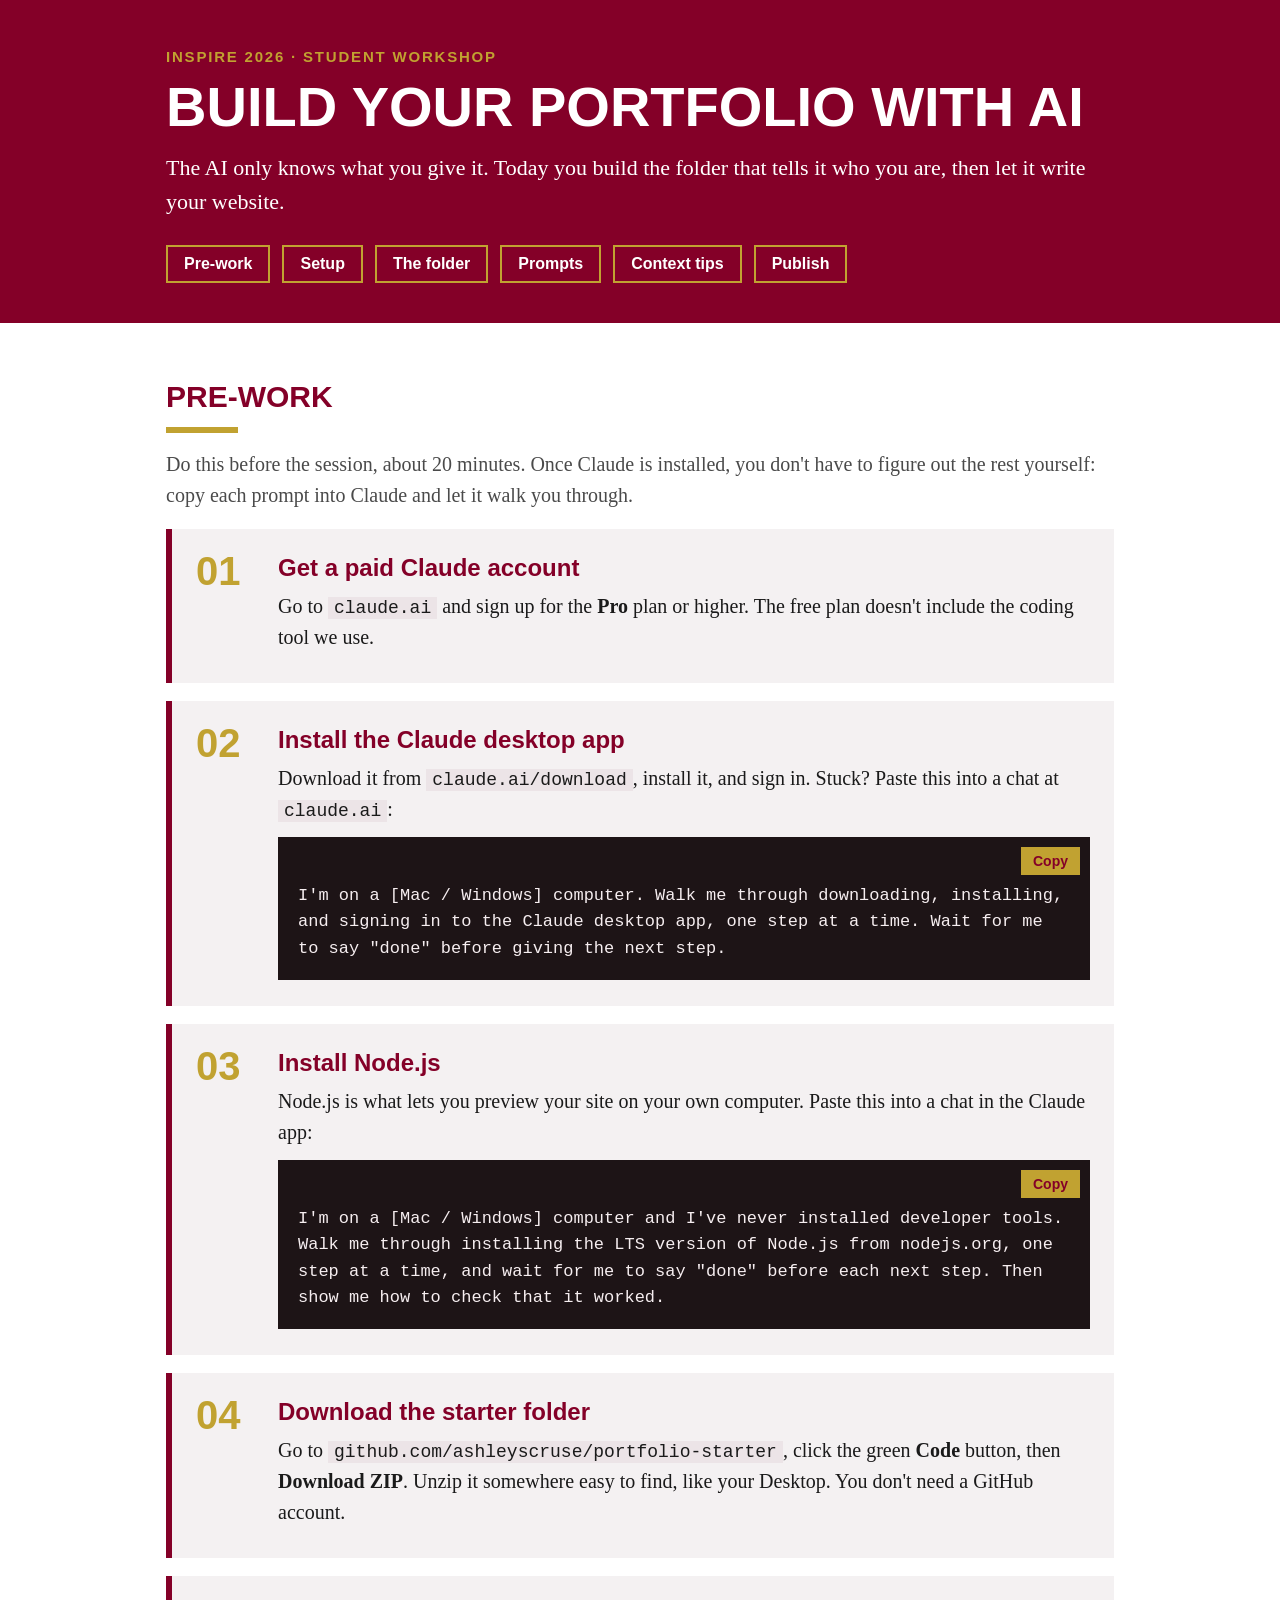
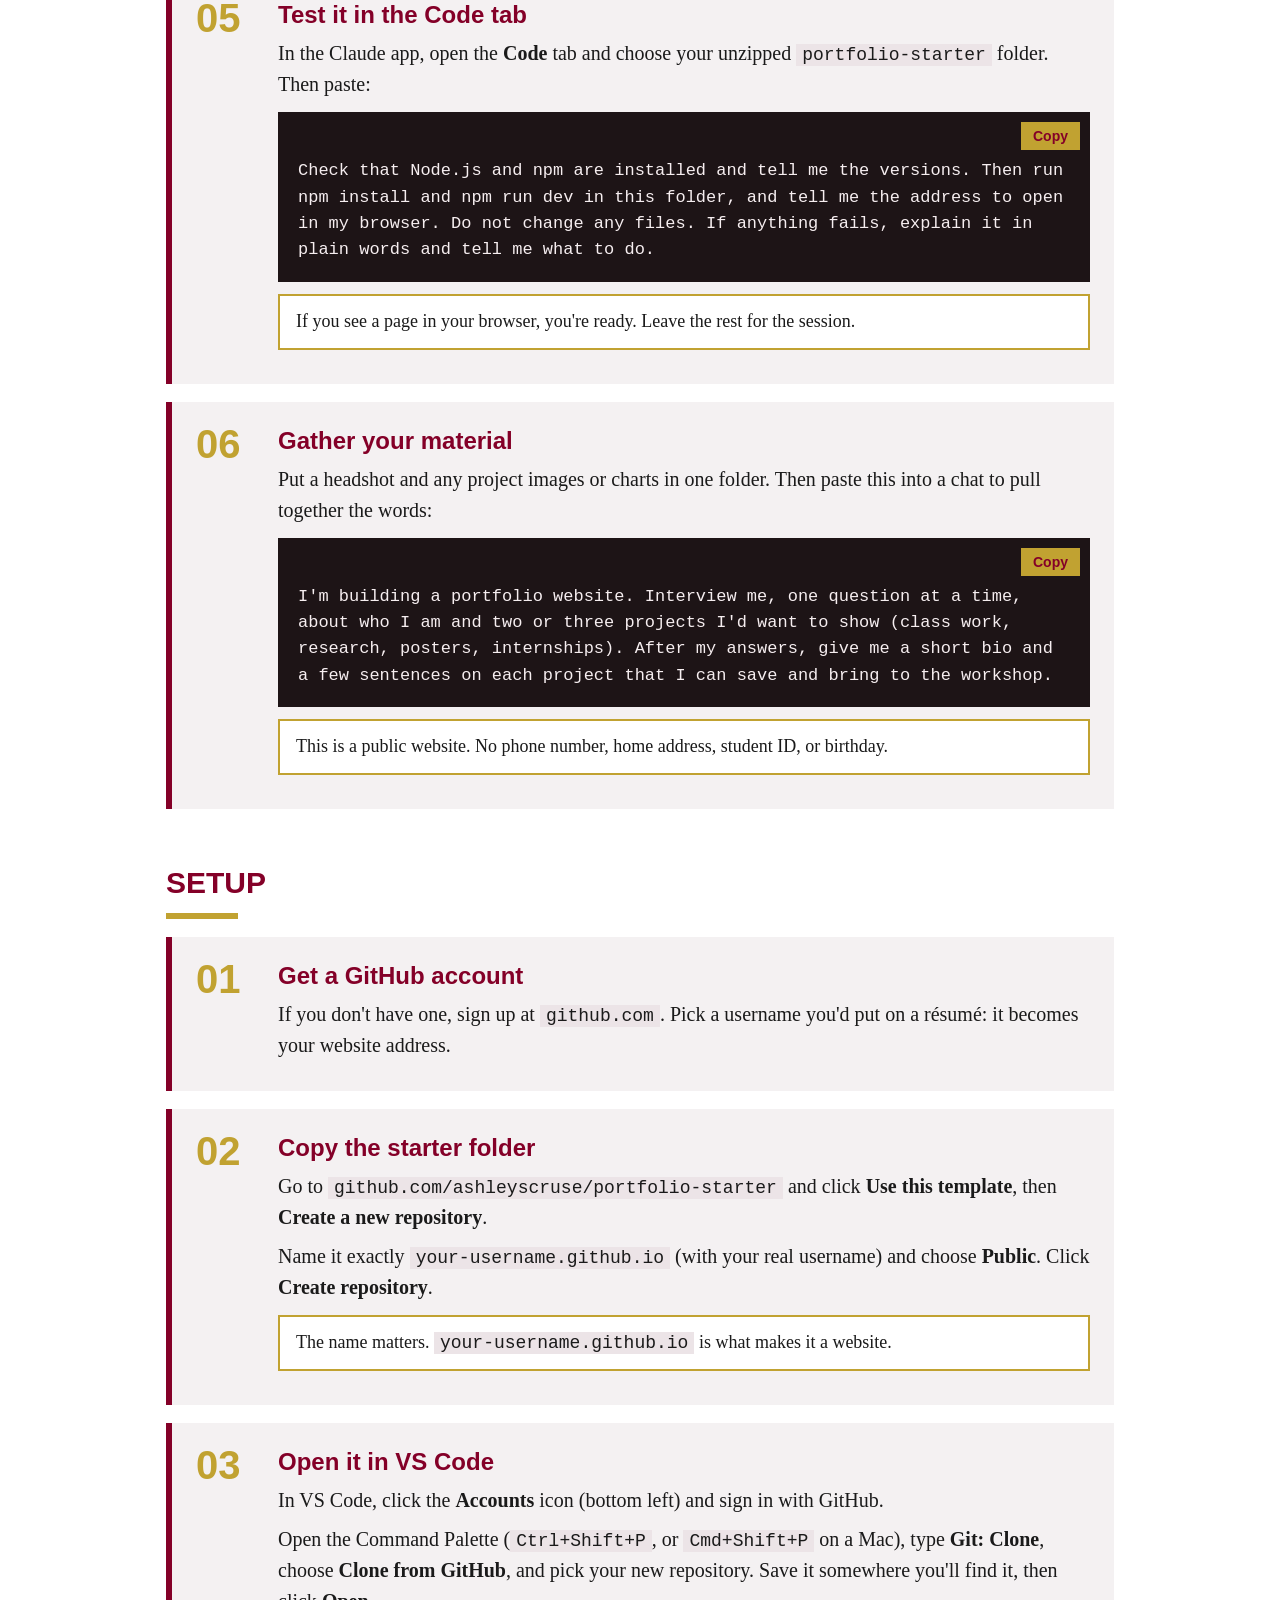
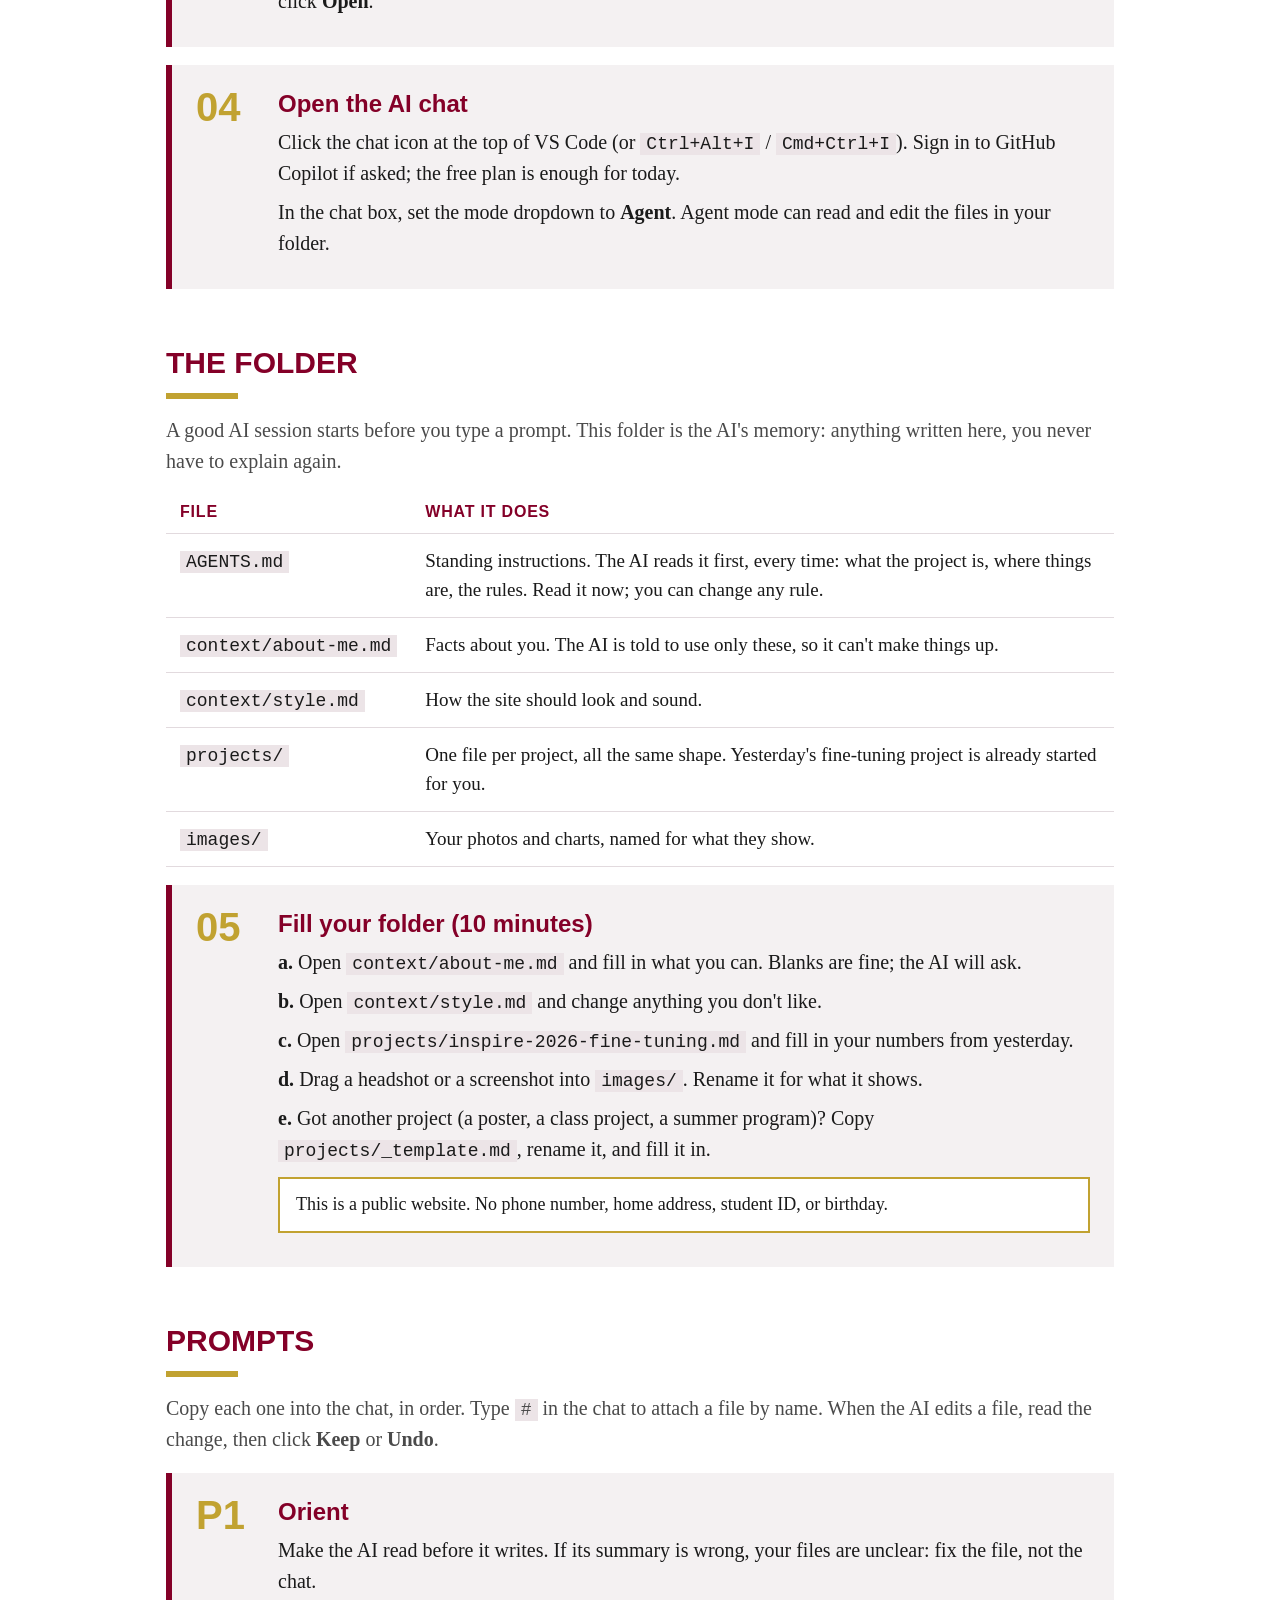
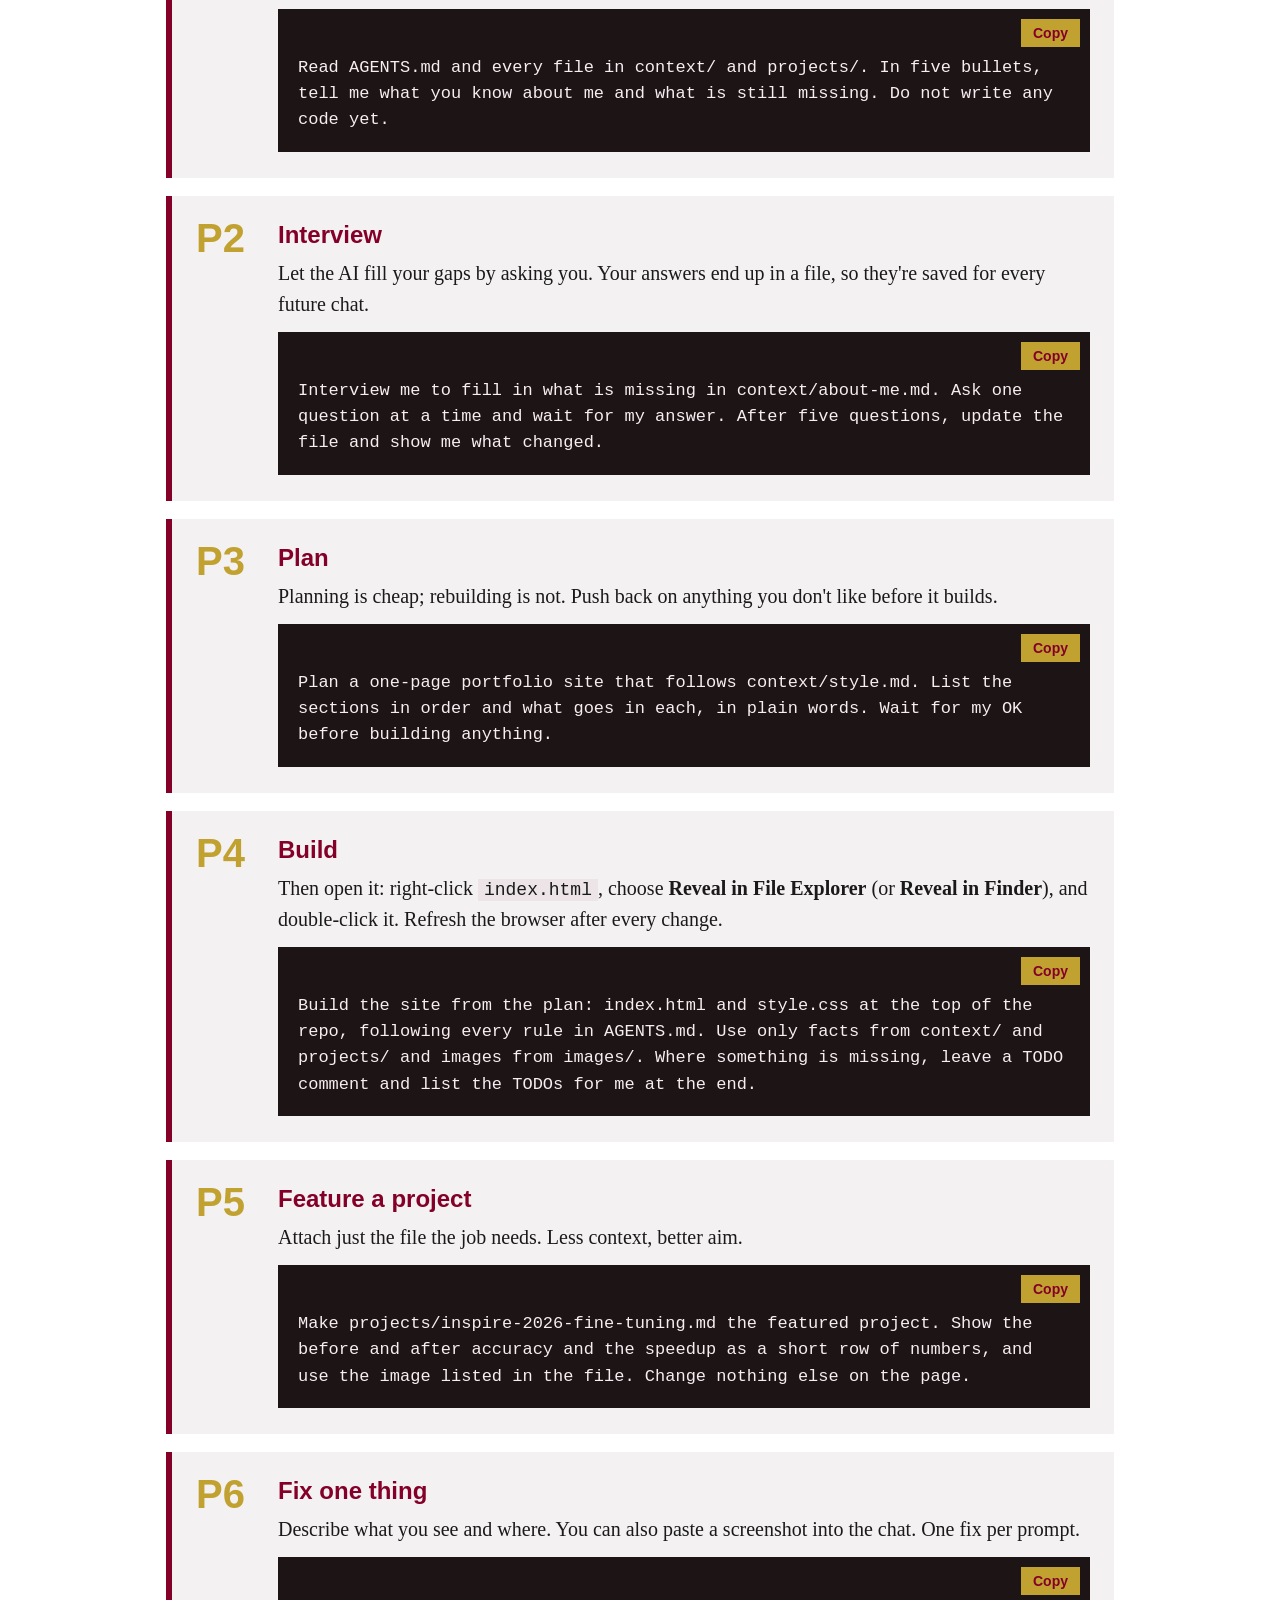
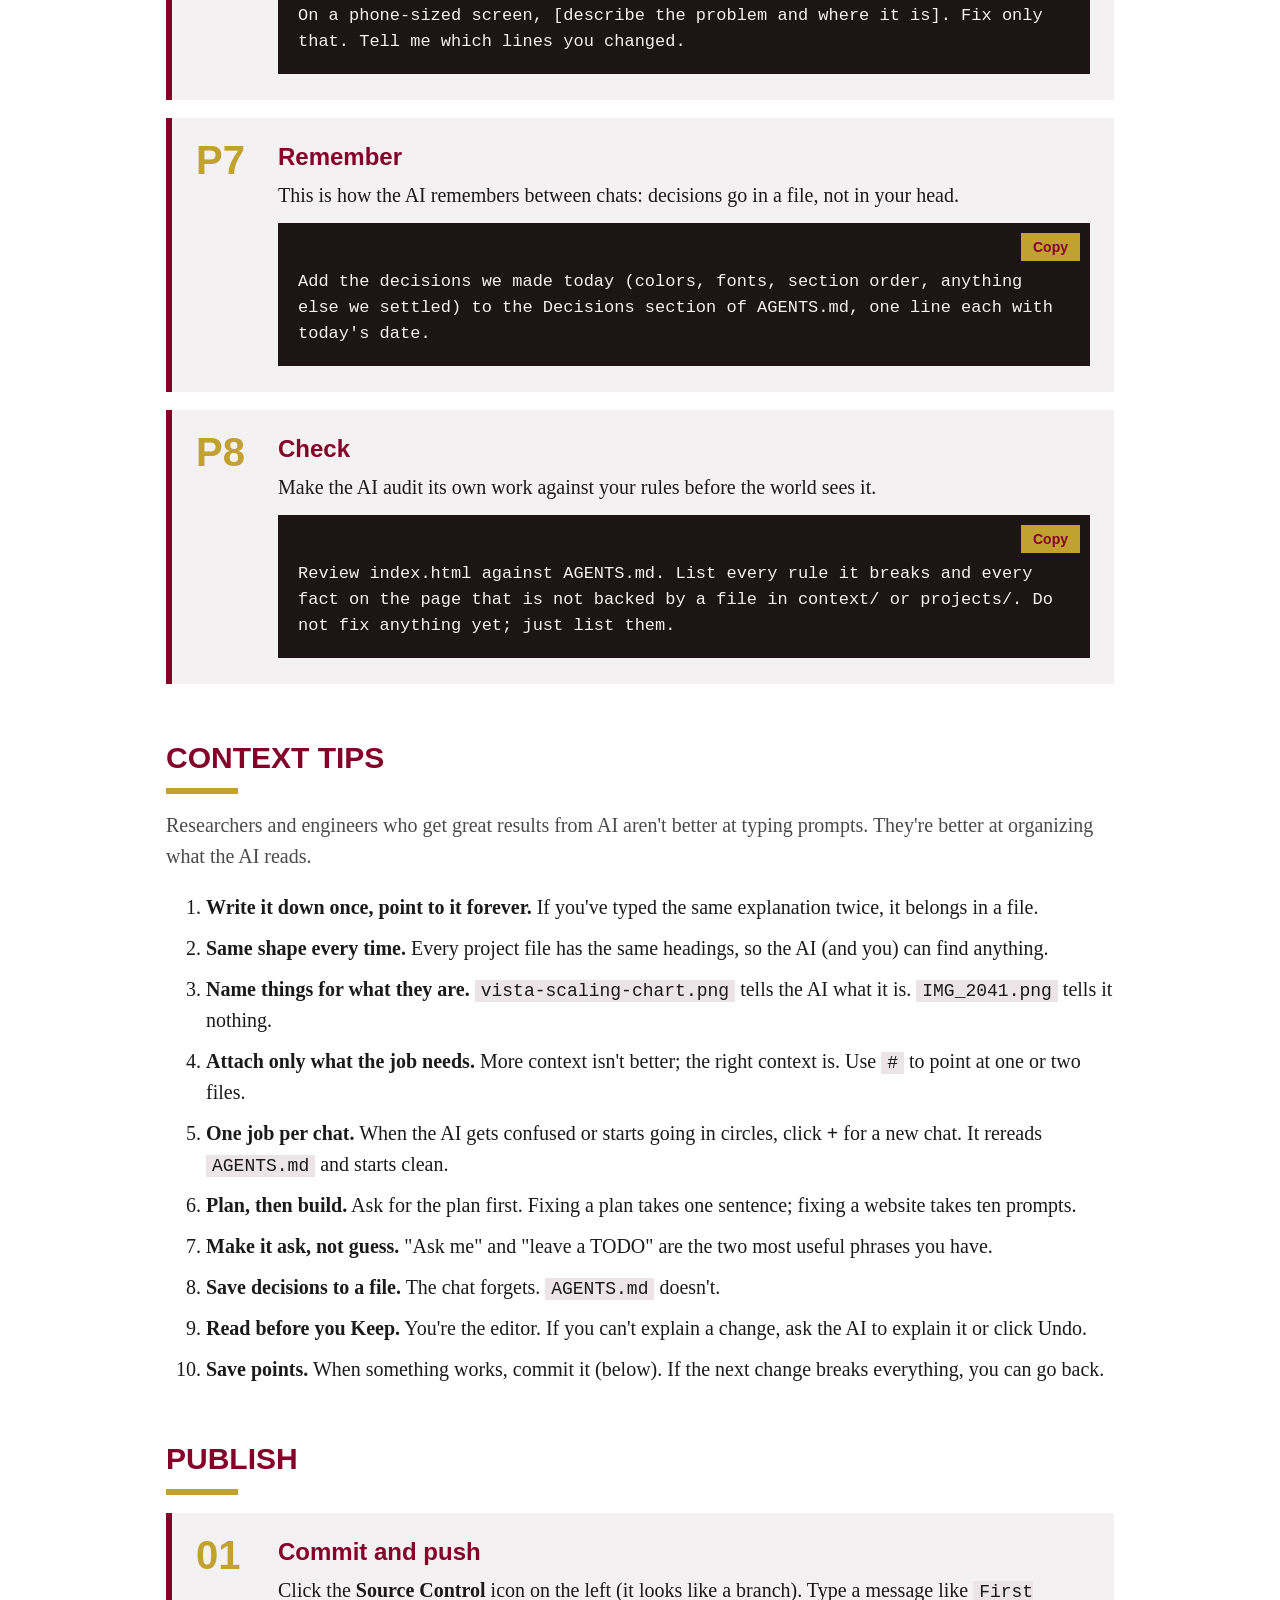
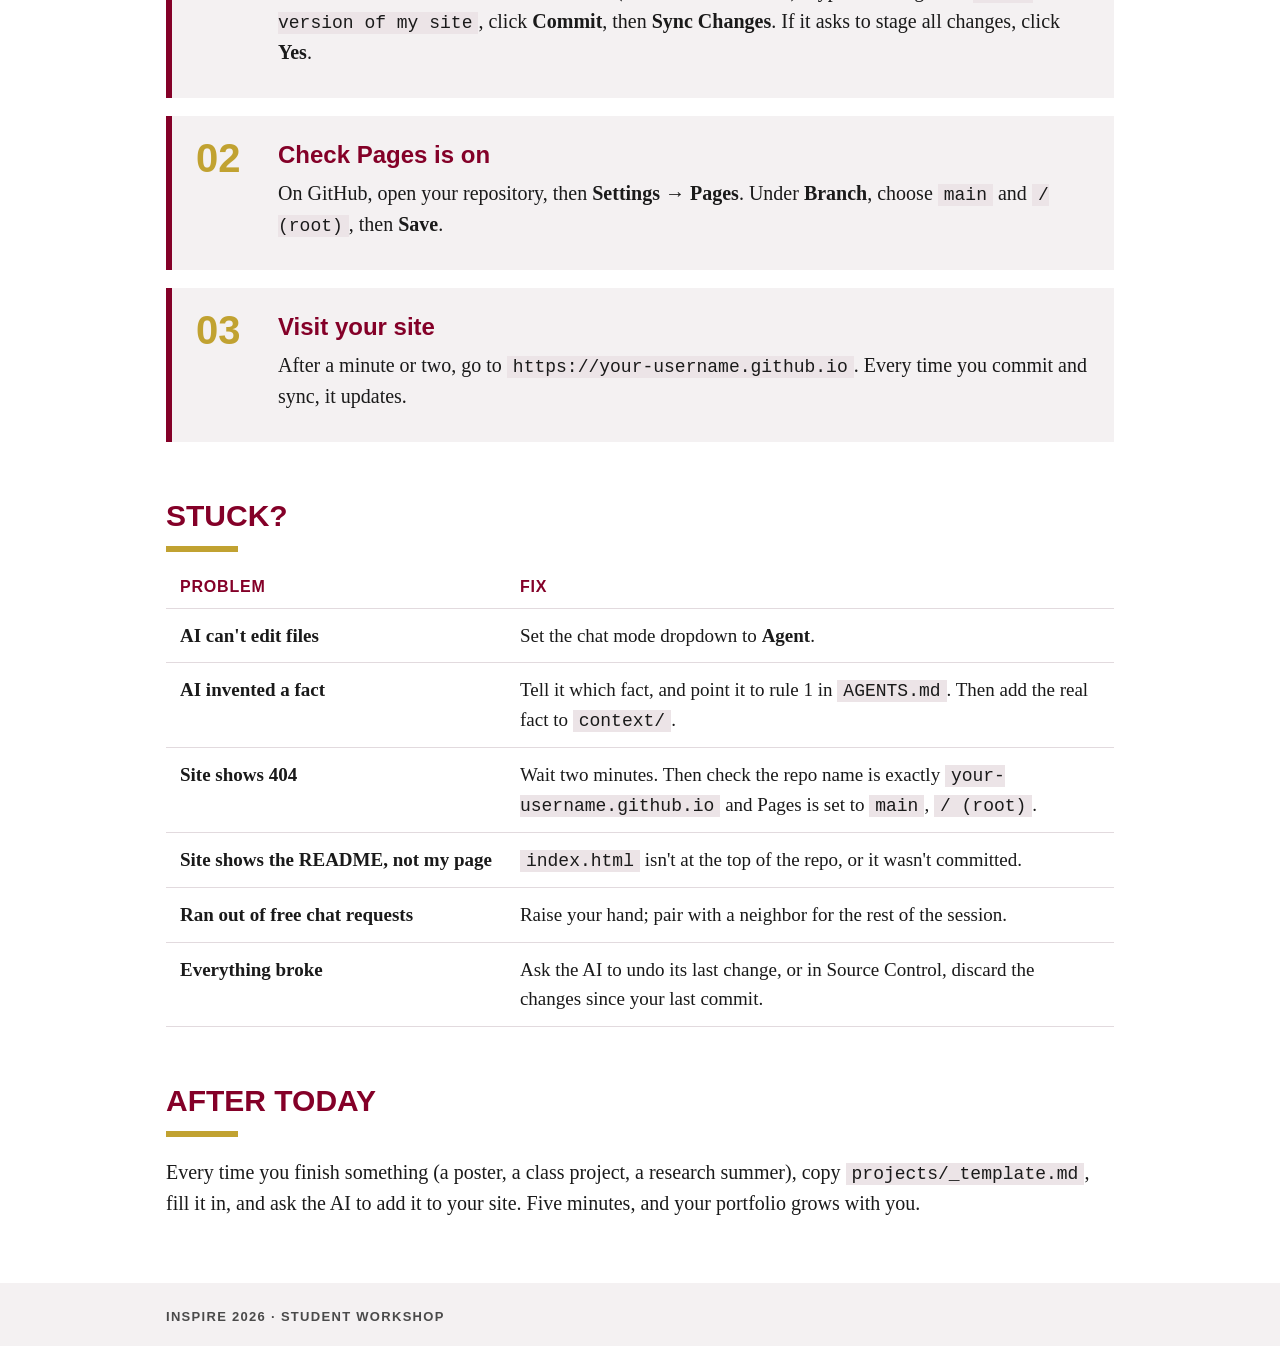
==== docs/index.html @ 380ecbd1 "Add Pre-work section with setup prompts" ====
<!doctype html>
<html lang="en">
<head>
<meta charset="utf-8">
<meta name="viewport" content="width=device-width, initial-scale=1">
<title>Build Your Portfolio with AI</title>
<style>
  :root {
    --maroon: #840028; --gold: #c1a231; --ink: #1a1a1a; --ink2: #4a4a4a;
    --light: #f4f1f2; --line: #e2dade; --bg: #ffffff; --code-bg: #1d1416; --code-ink: #f6eef0;
  }
  * { box-sizing: border-box; }
  body { margin: 0; background: var(--bg); color: var(--ink);
         font: 20px/1.55 Georgia, "Times New Roman", serif; }
  header { background: var(--maroon); color: #fff; padding: 48px 16px 40px; }
  .wrap { max-width: 980px; margin: 0 auto; padding: 0 16px; }
  .kicker { color: var(--gold); font: 700 15px/1.2 Arial, Helvetica, sans-serif; letter-spacing: .12em; }
  h1 { font: 700 clamp(34px, 6vw, 56px)/1.05 Arial, Helvetica, sans-serif; text-transform: uppercase;
       margin: 12px 0 14px; }
  header p { margin: 0; font-size: 22px; }
  nav { display: flex; gap: 12px; flex-wrap: wrap; margin-top: 26px; }
  nav a { color: #fff; border: 2px solid var(--gold); padding: 8px 16px; text-decoration: none;
          font: 700 16px Arial, Helvetica, sans-serif; }
  nav a:hover { background: var(--gold); color: var(--maroon); }
  h2 { font: 700 30px/1.2 Arial, Helvetica, sans-serif; color: var(--maroon); text-transform: uppercase;
       margin: 56px 0 6px; }
  h2::after { content: ""; display: block; width: 72px; height: 6px; background: var(--gold); margin-top: 12px; }
  .lead { color: var(--ink2); margin: 16px 0 8px; }
  .step { display: grid; grid-template-columns: 64px 1fr; gap: 18px; background: var(--light);
          border-left: 6px solid var(--maroon); padding: 22px 24px; margin: 18px 0; }
  .num { font: 700 40px/1 Arial, Helvetica, sans-serif; color: var(--gold); }
  .step h3 { font: 700 24px/1.25 Arial, Helvetica, sans-serif; color: var(--maroon); margin: 2px 0 8px; }
  .step p { margin: 8px 0; }
  .step > div { min-width: 0; }
  code { font: 18px/1.5 Menlo, Consolas, monospace; background: #ece4e7; padding: 1px 6px; }
  .code { position: relative; margin: 12px 0 4px; }
  pre { background: var(--code-bg); color: var(--code-ink); margin: 0; padding: 46px 20px 18px;
        overflow-x: auto; font: 17px/1.55 Menlo, Consolas, monospace; }
  pre code { background: none; padding: 0; font: inherit; }
  .copy { position: absolute; top: 10px; right: 10px; background: var(--gold); color: var(--maroon);
          border: 0; font: 700 14px Arial, Helvetica, sans-serif; padding: 6px 12px; cursor: pointer; }
  .note { background: var(--maroon); color: #fff; padding: 18px 24px; margin: 22px 0;
          border-left: 6px solid var(--gold); }
  .note b { color: var(--gold); font-family: Arial, Helvetica, sans-serif; letter-spacing: .06em; }
  table { width: 100%; border-collapse: collapse; margin: 14px 0; font-size: 19px; }
  th, td { text-align: left; padding: 12px 14px; border-bottom: 1px solid var(--line); vertical-align: top; }
  th { font: 700 16px Arial, Helvetica, sans-serif; color: var(--maroon); text-transform: uppercase;
       letter-spacing: .05em; }
  figure { margin: 14px 0 18px; }
  figure img { display: block; max-width: 100%; height: auto; border: 1px solid var(--line); background: #fff; }
  figcaption { font: 15px/1.4 Arial, Helvetica, sans-serif; color: var(--ink2); margin-top: 6px; }
  .sub { border-top: 1px solid var(--line); padding-top: 14px; margin-top: 16px; }
  .sub h4 { font: 700 20px/1.3 Arial, Helvetica, sans-serif; color: var(--maroon); margin: 0 0 6px; }
  .heads-up { background: #fff; border: 2px solid var(--gold); padding: 12px 16px; margin: 12px 0; font-size: 18px; }
  footer { margin-top: 64px; padding: 26px 16px; background: var(--light); color: var(--ink2);
           font: 700 13px Arial, Helvetica, sans-serif; letter-spacing: .1em; text-transform: uppercase; }
  .fields td:first-child { white-space: nowrap; font-weight: bold; }
  @media (max-width: 600px) {
    .fields td:first-child { white-space: normal; }
    body { font-size: 18px; }
    .step { grid-template-columns: 1fr; gap: 4px; padding: 18px; }
    .num { font-size: 30px; }
  }
  .prompt-label { font: 700 15px/1.2 Arial, Helvetica, sans-serif; color: var(--ink2); letter-spacing: .08em; text-transform: uppercase; margin-top: 14px; }
  pre { white-space: pre-wrap; }
  .tips li { margin: 10px 0; }
  body { overflow-wrap: anywhere; }
  table { width: 100%; }
</style>
</head>
<body>
<header><div class="wrap">
  <div class="kicker">INSPIRE 2026 · STUDENT WORKSHOP</div>
  <h1>Build Your Portfolio with AI</h1>
  <p>The AI only knows what you give it. Today you build the folder that tells it who you are, then let it write your website.</p>
  <nav><a href="#prework">Pre-work</a><a href="#setup">Setup</a><a href="#folder">The folder</a><a href="#prompts">Prompts</a><a href="#tips">Context tips</a><a href="#publish">Publish</a></nav>
</div></header>

<main class="wrap">

<h2 id="prework">Pre-work</h2>
<p class="lead">Do this before the session, about 20 minutes. Once Claude is installed, you don't have to figure out the rest yourself: copy each prompt into Claude and let it walk you through.</p>

<div class="step"><div class="num">01</div><div>
  <h3>Get a paid Claude account</h3>
  <p>Go to <code>claude.ai</code> and sign up for the <b>Pro</b> plan or higher. The free plan doesn't include the coding tool we use.</p>
</div></div>

<div class="step"><div class="num">02</div><div>
  <h3>Install the Claude desktop app</h3>
  <p>Download it from <code>claude.ai/download</code>, install it, and sign in. Stuck? Paste this into a chat at <code>claude.ai</code>:</p>
  <div class="code"><button class="copy">Copy</button><pre><code>I'm on a [Mac / Windows] computer. Walk me through downloading, installing, and signing in to the Claude desktop app, one step at a time. Wait for me to say "done" before giving the next step.</code></pre></div>
</div></div>

<div class="step"><div class="num">03</div><div>
  <h3>Install Node.js</h3>
  <p>Node.js is what lets you preview your site on your own computer. Paste this into a chat in the Claude app:</p>
  <div class="code"><button class="copy">Copy</button><pre><code>I'm on a [Mac / Windows] computer and I've never installed developer tools. Walk me through installing the LTS version of Node.js from nodejs.org, one step at a time, and wait for me to say "done" before each next step. Then show me how to check that it worked.</code></pre></div>
</div></div>

<div class="step"><div class="num">04</div><div>
  <h3>Download the starter folder</h3>
  <p>Go to <code>github.com/ashleyscruse/portfolio-starter</code>, click the green <b>Code</b> button, then <b>Download ZIP</b>. Unzip it somewhere easy to find, like your Desktop. You don't need a GitHub account.</p>
</div></div>

<div class="step"><div class="num">05</div><div>
  <h3>Test it in the Code tab</h3>
  <p>In the Claude app, open the <b>Code</b> tab and choose your unzipped <code>portfolio-starter</code> folder. Then paste:</p>
  <div class="code"><button class="copy">Copy</button><pre><code>Check that Node.js and npm are installed and tell me the versions. Then run npm install and npm run dev in this folder, and tell me the address to open in my browser. Do not change any files. If anything fails, explain it in plain words and tell me what to do.</code></pre></div>
  <div class="heads-up">If you see a page in your browser, you're ready. Leave the rest for the session.</div>
</div></div>

<div class="step"><div class="num">06</div><div>
  <h3>Gather your material</h3>
  <p>Put a headshot and any project images or charts in one folder. Then paste this into a chat to pull together the words:</p>
  <div class="code"><button class="copy">Copy</button><pre><code>I'm building a portfolio website. Interview me, one question at a time, about who I am and two or three projects I'd want to show (class work, research, posters, internships). After my answers, give me a short bio and a few sentences on each project that I can save and bring to the workshop.</code></pre></div>
  <div class="heads-up">This is a public website. No phone number, home address, student ID, or birthday.</div>
</div></div>

<h2 id="setup">Setup</h2>

<div class="step"><div class="num">01</div><div>
  <h3>Get a GitHub account</h3>
  <p>If you don't have one, sign up at <code>github.com</code>. Pick a username you'd put on a résumé: it becomes your website address.</p>
</div></div>

<div class="step"><div class="num">02</div><div>
  <h3>Copy the starter folder</h3>
  <p>Go to <code>github.com/ashleyscruse/portfolio-starter</code> and click <b>Use this template</b>, then <b>Create a new repository</b>.</p>
  <p>Name it exactly <code>your-username.github.io</code> (with your real username) and choose <b>Public</b>. Click <b>Create repository</b>.</p>
  <div class="heads-up">The name matters. <code>your-username.github.io</code> is what makes it a website.</div>
</div></div>

<div class="step"><div class="num">03</div><div>
  <h3>Open it in VS Code</h3>
  <p>In VS Code, click the <b>Accounts</b> icon (bottom left) and sign in with GitHub.</p>
  <p>Open the Command Palette (<code>Ctrl+Shift+P</code>, or <code>Cmd+Shift+P</code> on a Mac), type <b>Git: Clone</b>, choose <b>Clone from GitHub</b>, and pick your new repository. Save it somewhere you'll find it, then click <b>Open</b>.</p>
</div></div>

<div class="step"><div class="num">04</div><div>
  <h3>Open the AI chat</h3>
  <p>Click the chat icon at the top of VS Code (or <code>Ctrl+Alt+I</code> / <code>Cmd+Ctrl+I</code>). Sign in to GitHub Copilot if asked; the free plan is enough for today.</p>
  <p>In the chat box, set the mode dropdown to <b>Agent</b>. Agent mode can read and edit the files in your folder.</p>
</div></div>

<h2 id="folder">The folder</h2>
<p class="lead">A good AI session starts before you type a prompt. This folder is the AI's memory: anything written here, you never have to explain again.</p>
<table class="fields">
<tr><th>File</th><th>What it does</th></tr>
<tr><td><code>AGENTS.md</code></td><td>Standing instructions. The AI reads it first, every time: what the project is, where things are, the rules. Read it now; you can change any rule.</td></tr>
<tr><td><code>context/about-me.md</code></td><td>Facts about you. The AI is told to use only these, so it can't make things up.</td></tr>
<tr><td><code>context/style.md</code></td><td>How the site should look and sound.</td></tr>
<tr><td><code>projects/</code></td><td>One file per project, all the same shape. Yesterday's fine-tuning project is already started for you.</td></tr>
<tr><td><code>images/</code></td><td>Your photos and charts, named for what they show.</td></tr>
</table>

<div class="step"><div class="num">05</div><div>
  <h3>Fill your folder (10 minutes)</h3>
  <p><b>a.</b> Open <code>context/about-me.md</code> and fill in what you can. Blanks are fine; the AI will ask.</p>
  <p><b>b.</b> Open <code>context/style.md</code> and change anything you don't like.</p>
  <p><b>c.</b> Open <code>projects/inspire-2026-fine-tuning.md</code> and fill in your numbers from yesterday.</p>
  <p><b>d.</b> Drag a headshot or a screenshot into <code>images/</code>. Rename it for what it shows.</p>
  <p><b>e.</b> Got another project (a poster, a class project, a summer program)? Copy <code>projects/_template.md</code>, rename it, and fill it in.</p>
  <div class="heads-up">This is a public website. No phone number, home address, student ID, or birthday.</div>
</div></div>

<h2 id="prompts">Prompts</h2>
<p class="lead">Copy each one into the chat, in order. Type <code>#</code> in the chat to attach a file by name. When the AI edits a file, read the change, then click <b>Keep</b> or <b>Undo</b>.</p>

<div class="step"><div class="num">P1</div><div>
  <h3>Orient</h3>
  <p>Make the AI read before it writes. If its summary is wrong, your files are unclear: fix the file, not the chat.</p>
  <div class="code"><button class="copy">Copy</button><pre><code>Read AGENTS.md and every file in context/ and projects/. In five bullets, tell me what you know about me and what is still missing. Do not write any code yet.</code></pre></div>
</div></div>

<div class="step"><div class="num">P2</div><div>
  <h3>Interview</h3>
  <p>Let the AI fill your gaps by asking you. Your answers end up in a file, so they're saved for every future chat.</p>
  <div class="code"><button class="copy">Copy</button><pre><code>Interview me to fill in what is missing in context/about-me.md. Ask one question at a time and wait for my answer. After five questions, update the file and show me what changed.</code></pre></div>
</div></div>

<div class="step"><div class="num">P3</div><div>
  <h3>Plan</h3>
  <p>Planning is cheap; rebuilding is not. Push back on anything you don't like before it builds.</p>
  <div class="code"><button class="copy">Copy</button><pre><code>Plan a one-page portfolio site that follows context/style.md. List the sections in order and what goes in each, in plain words. Wait for my OK before building anything.</code></pre></div>
</div></div>

<div class="step"><div class="num">P4</div><div>
  <h3>Build</h3>
  <p>Then open it: right-click <code>index.html</code>, choose <b>Reveal in File Explorer</b> (or <b>Reveal in Finder</b>), and double-click it. Refresh the browser after every change.</p>
  <div class="code"><button class="copy">Copy</button><pre><code>Build the site from the plan: index.html and style.css at the top of the repo, following every rule in AGENTS.md. Use only facts from context/ and projects/ and images from images/. Where something is missing, leave a TODO comment and list the TODOs for me at the end.</code></pre></div>
</div></div>

<div class="step"><div class="num">P5</div><div>
  <h3>Feature a project</h3>
  <p>Attach just the file the job needs. Less context, better aim.</p>
  <div class="code"><button class="copy">Copy</button><pre><code>Make projects/inspire-2026-fine-tuning.md the featured project. Show the before and after accuracy and the speedup as a short row of numbers, and use the image listed in the file. Change nothing else on the page.</code></pre></div>
</div></div>

<div class="step"><div class="num">P6</div><div>
  <h3>Fix one thing</h3>
  <p>Describe what you see and where. You can also paste a screenshot into the chat. One fix per prompt.</p>
  <div class="code"><button class="copy">Copy</button><pre><code>On a phone-sized screen, [describe the problem and where it is]. Fix only that. Tell me which lines you changed.</code></pre></div>
</div></div>

<div class="step"><div class="num">P7</div><div>
  <h3>Remember</h3>
  <p>This is how the AI remembers between chats: decisions go in a file, not in your head.</p>
  <div class="code"><button class="copy">Copy</button><pre><code>Add the decisions we made today (colors, fonts, section order, anything else we settled) to the Decisions section of AGENTS.md, one line each with today's date.</code></pre></div>
</div></div>

<div class="step"><div class="num">P8</div><div>
  <h3>Check</h3>
  <p>Make the AI audit its own work against your rules before the world sees it.</p>
  <div class="code"><button class="copy">Copy</button><pre><code>Review index.html against AGENTS.md. List every rule it breaks and every fact on the page that is not backed by a file in context/ or projects/. Do not fix anything yet; just list them.</code></pre></div>
</div></div>

<h2 id="tips">Context tips</h2>
<p class="lead">Researchers and engineers who get great results from AI aren't better at typing prompts. They're better at organizing what the AI reads.</p>
<ol class="tips">
<li><b>Write it down once, point to it forever.</b> If you've typed the same explanation twice, it belongs in a file.</li>
<li><b>Same shape every time.</b> Every project file has the same headings, so the AI (and you) can find anything.</li>
<li><b>Name things for what they are.</b> <code>vista-scaling-chart.png</code> tells the AI what it is. <code>IMG_2041.png</code> tells it nothing.</li>
<li><b>Attach only what the job needs.</b> More context isn't better; the right context is. Use <code>#</code> to point at one or two files.</li>
<li><b>One job per chat.</b> When the AI gets confused or starts going in circles, click <b>+</b> for a new chat. It rereads <code>AGENTS.md</code> and starts clean.</li>
<li><b>Plan, then build.</b> Ask for the plan first. Fixing a plan takes one sentence; fixing a website takes ten prompts.</li>
<li><b>Make it ask, not guess.</b> "Ask me" and "leave a TODO" are the two most useful phrases you have.</li>
<li><b>Save decisions to a file.</b> The chat forgets. <code>AGENTS.md</code> doesn't.</li>
<li><b>Read before you Keep.</b> You're the editor. If you can't explain a change, ask the AI to explain it or click Undo.</li>
<li><b>Save points.</b> When something works, commit it (below). If the next change breaks everything, you can go back.</li>
</ol>

<h2 id="publish">Publish</h2>

<div class="step"><div class="num">01</div><div>
  <h3>Commit and push</h3>
  <p>Click the <b>Source Control</b> icon on the left (it looks like a branch). Type a message like <code>First version of my site</code>, click <b>Commit</b>, then <b>Sync Changes</b>. If it asks to stage all changes, click <b>Yes</b>.</p>
</div></div>

<div class="step"><div class="num">02</div><div>
  <h3>Check Pages is on</h3>
  <p>On GitHub, open your repository, then <b>Settings → Pages</b>. Under <b>Branch</b>, choose <code>main</code> and <code>/ (root)</code>, then <b>Save</b>.</p>
</div></div>

<div class="step"><div class="num">03</div><div>
  <h3>Visit your site</h3>
  <p>After a minute or two, go to <code>https://your-username.github.io</code>. Every time you commit and sync, it updates.</p>
</div></div>

<h2>Stuck?</h2>
<table class="fields">
<tr><th>Problem</th><th>Fix</th></tr>
<tr><td>AI can't edit files</td><td>Set the chat mode dropdown to <b>Agent</b>.</td></tr>
<tr><td>AI invented a fact</td><td>Tell it which fact, and point it to rule 1 in <code>AGENTS.md</code>. Then add the real fact to <code>context/</code>.</td></tr>
<tr><td>Site shows 404</td><td>Wait two minutes. Then check the repo name is exactly <code>your-username.github.io</code> and Pages is set to <code>main</code>, <code>/ (root)</code>.</td></tr>
<tr><td>Site shows the README, not my page</td><td><code>index.html</code> isn't at the top of the repo, or it wasn't committed.</td></tr>
<tr><td>Ran out of free chat requests</td><td>Raise your hand; pair with a neighbor for the rest of the session.</td></tr>
<tr><td>Everything broke</td><td>Ask the AI to undo its last change, or in Source Control, discard the changes since your last commit.</td></tr>
</table>

<h2>After today</h2>
<p>Every time you finish something (a poster, a class project, a research summer), copy <code>projects/_template.md</code>, fill it in, and ask the AI to add it to your site. Five minutes, and your portfolio grows with you.</p>

</main>
<footer><div class="wrap">INSPIRE 2026 · Student Workshop</div></footer>
<script>
  document.querySelectorAll('.copy').forEach(function (b) {
    b.addEventListener('click', function () {
      var t = b.parentElement.querySelector('code').innerText;
      try {
        navigator.clipboard.writeText(t).then(function () {
          b.textContent = 'Copied';
          setTimeout(function () { b.textContent = 'Copy'; }, 1500);
        });
      } catch (e) {}
    });
  });
</script>
</body>
</html>
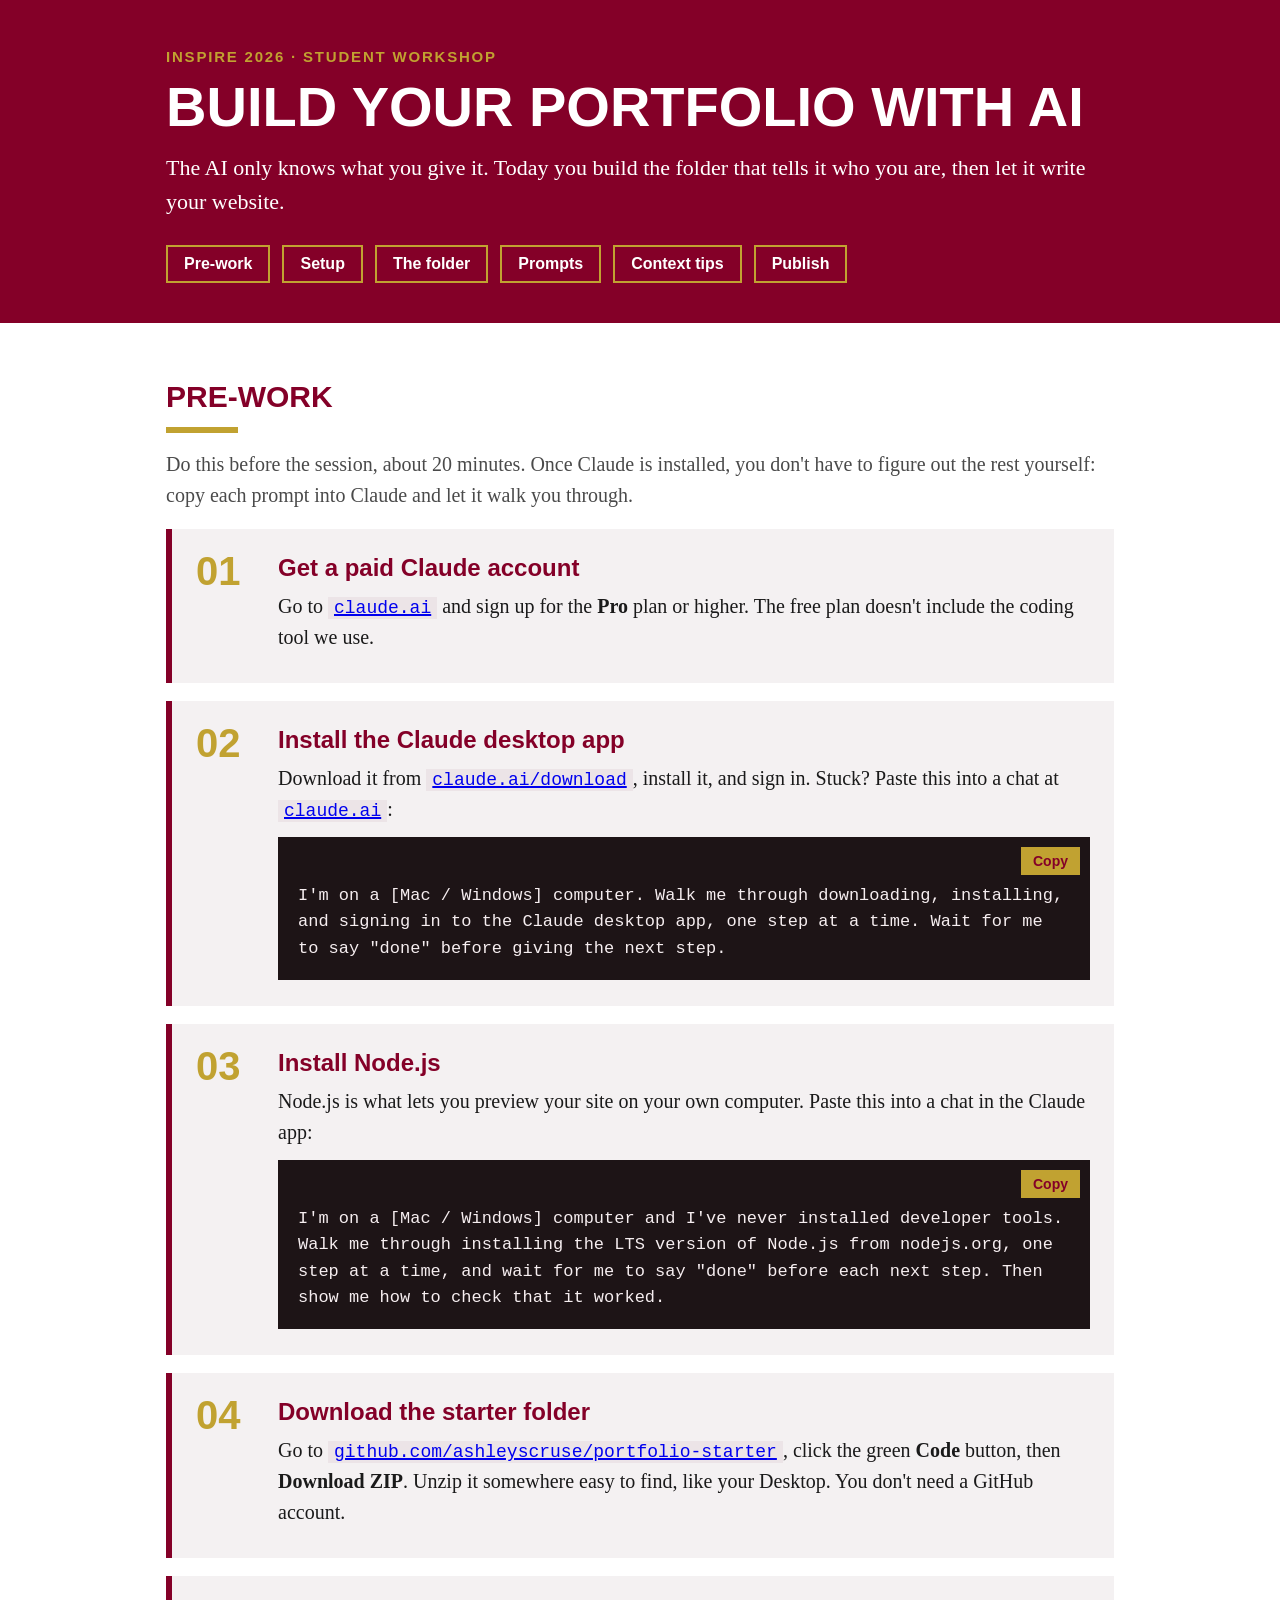
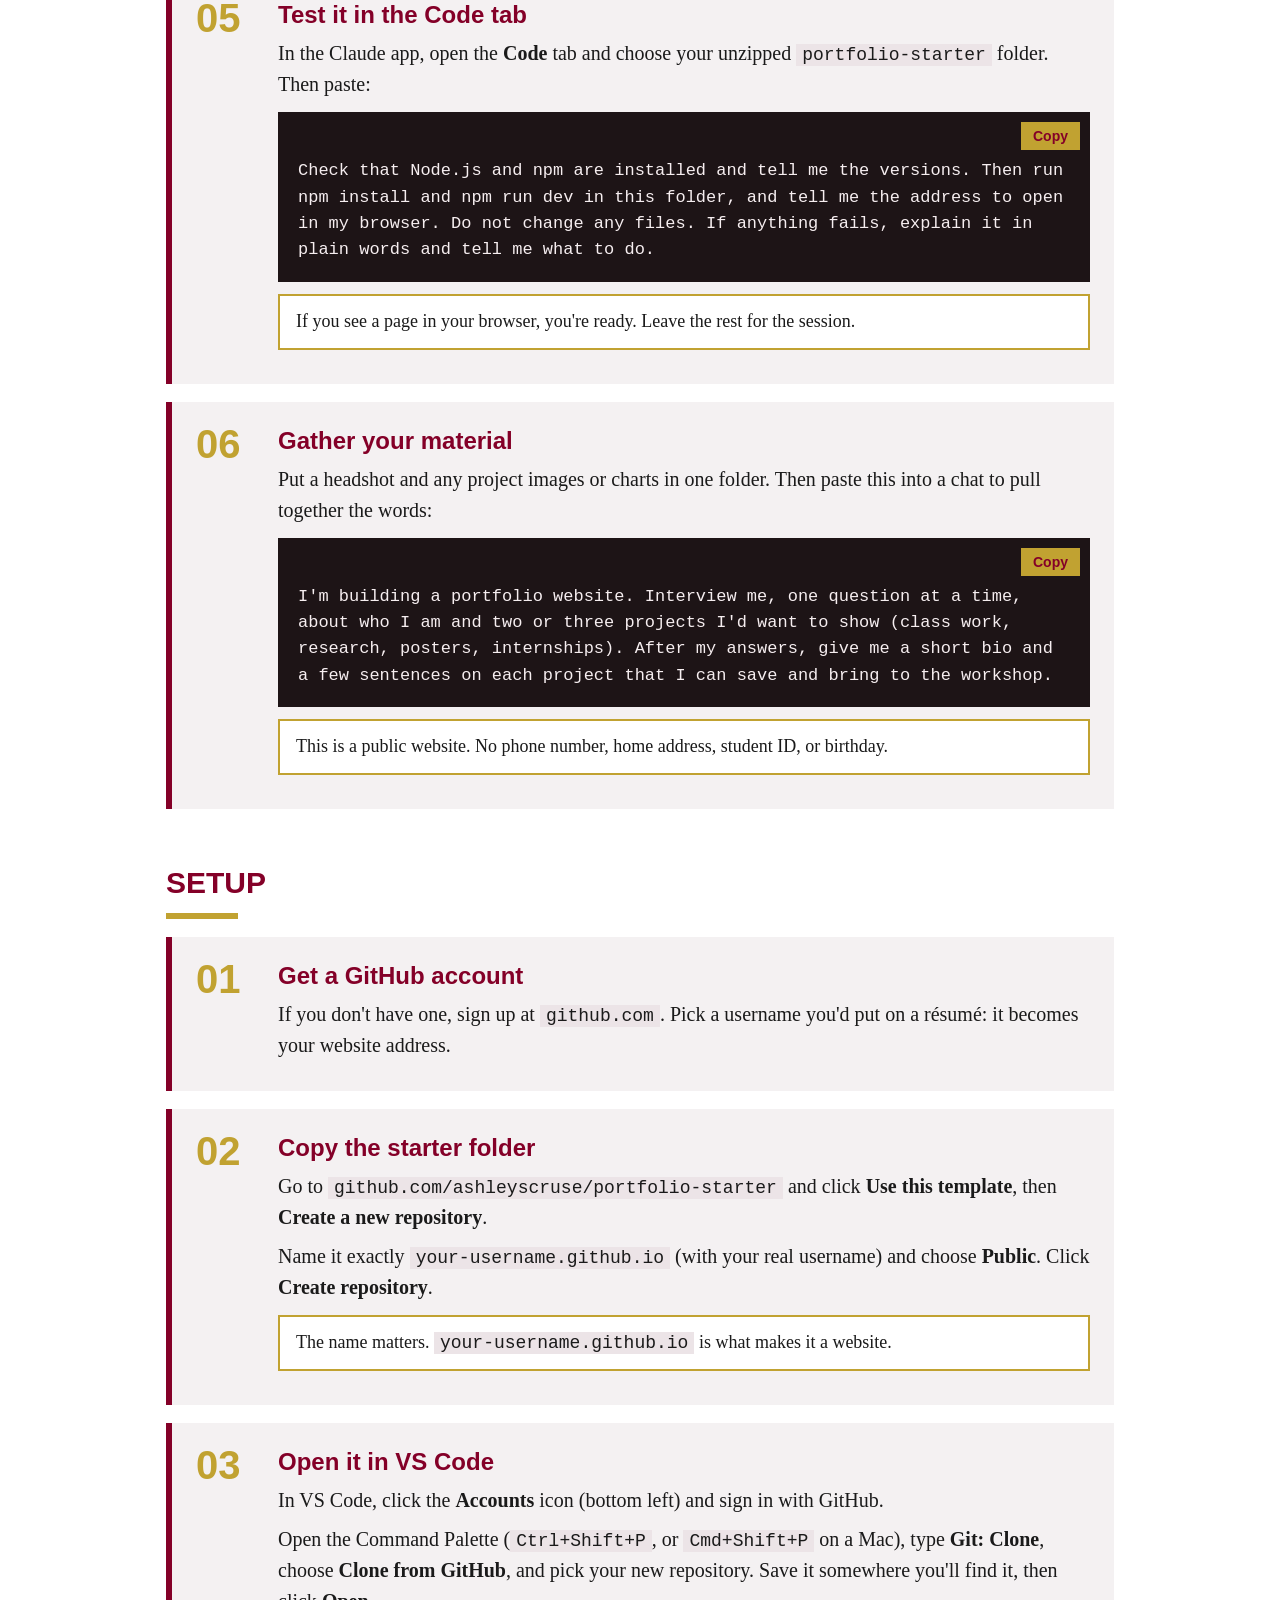
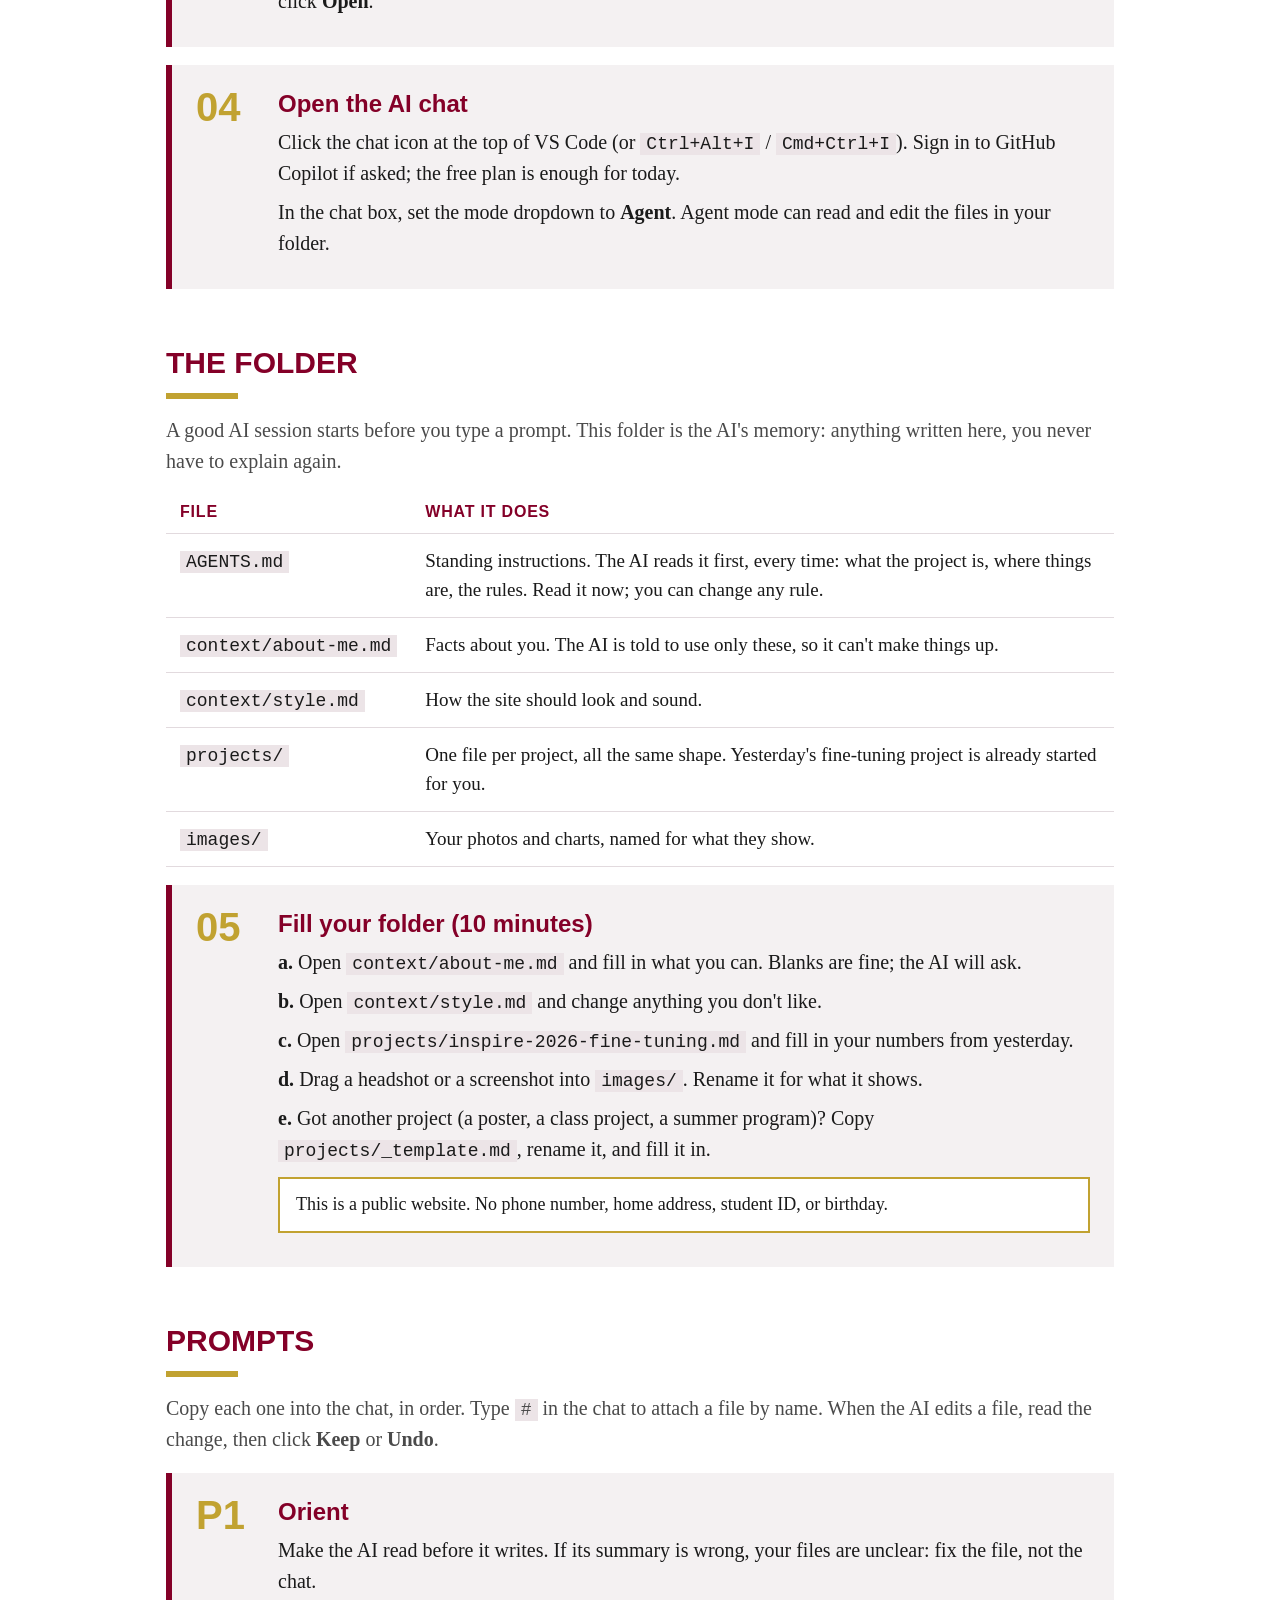
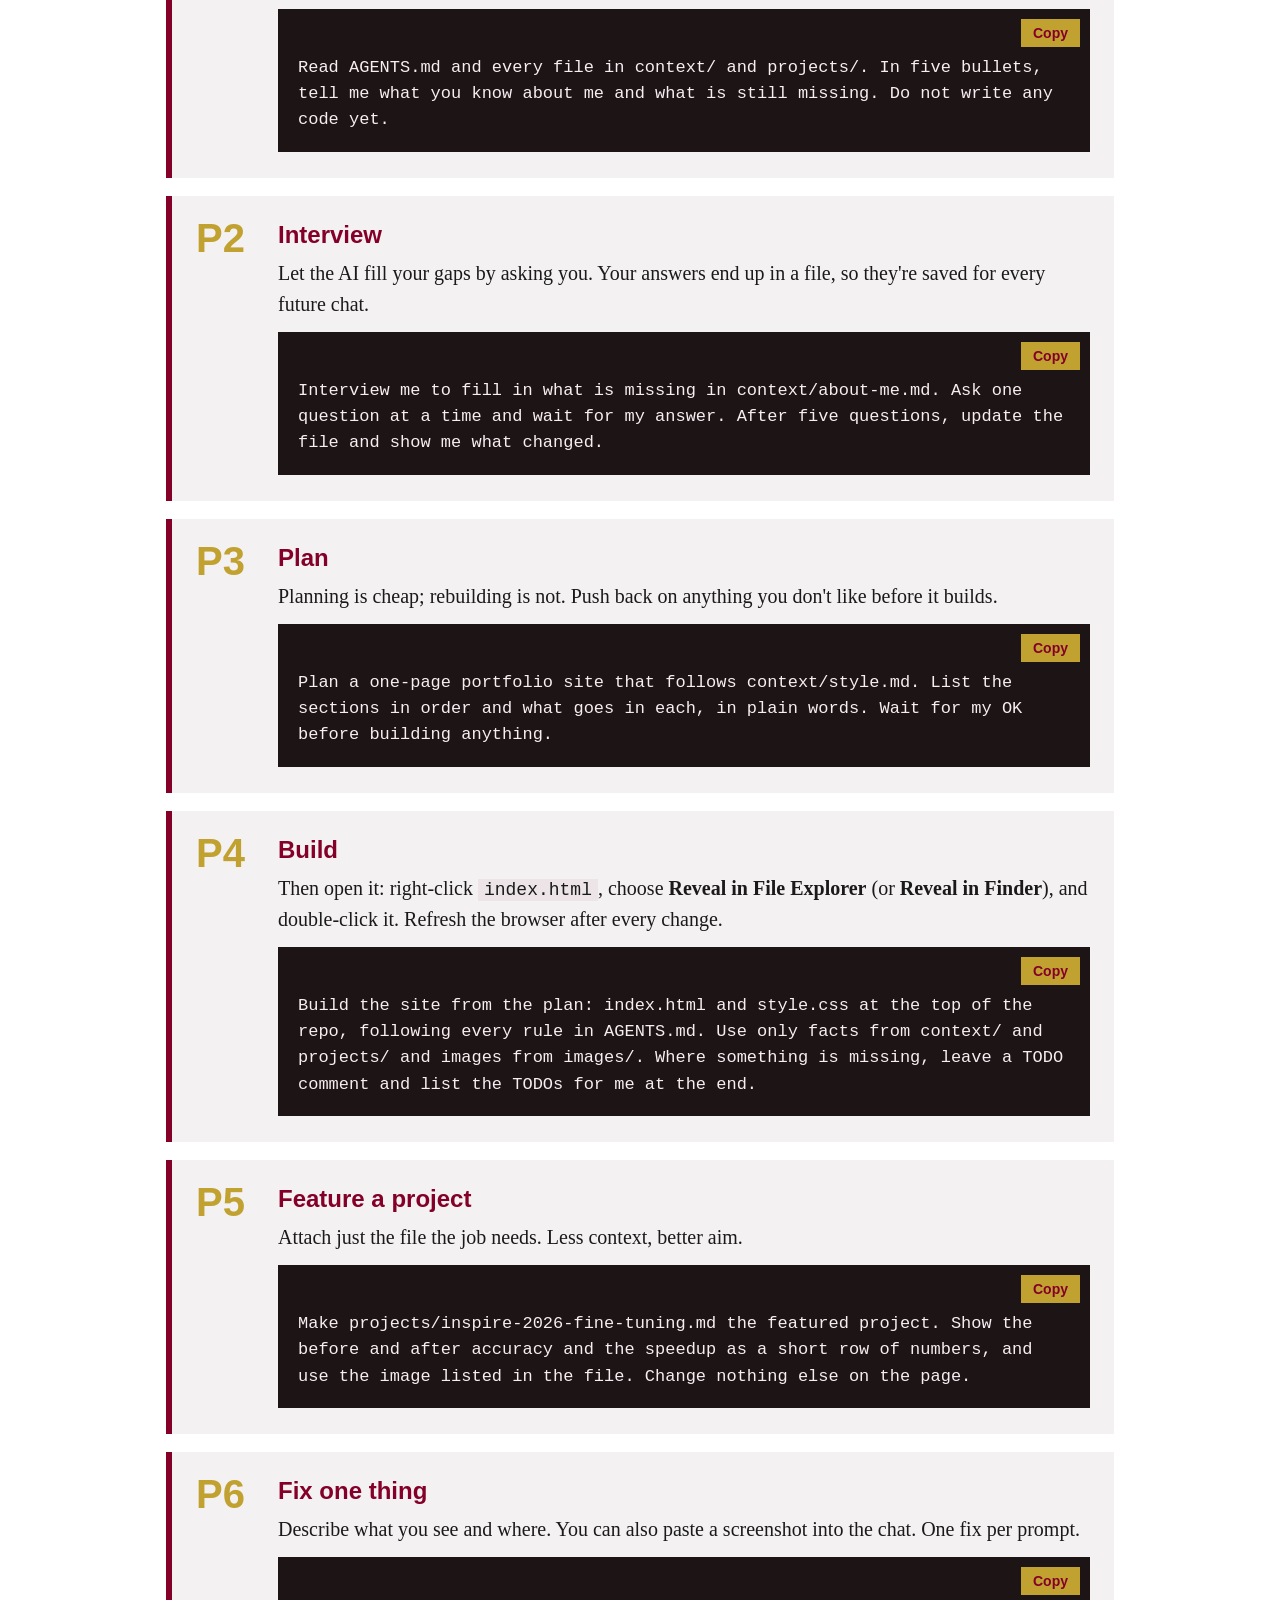
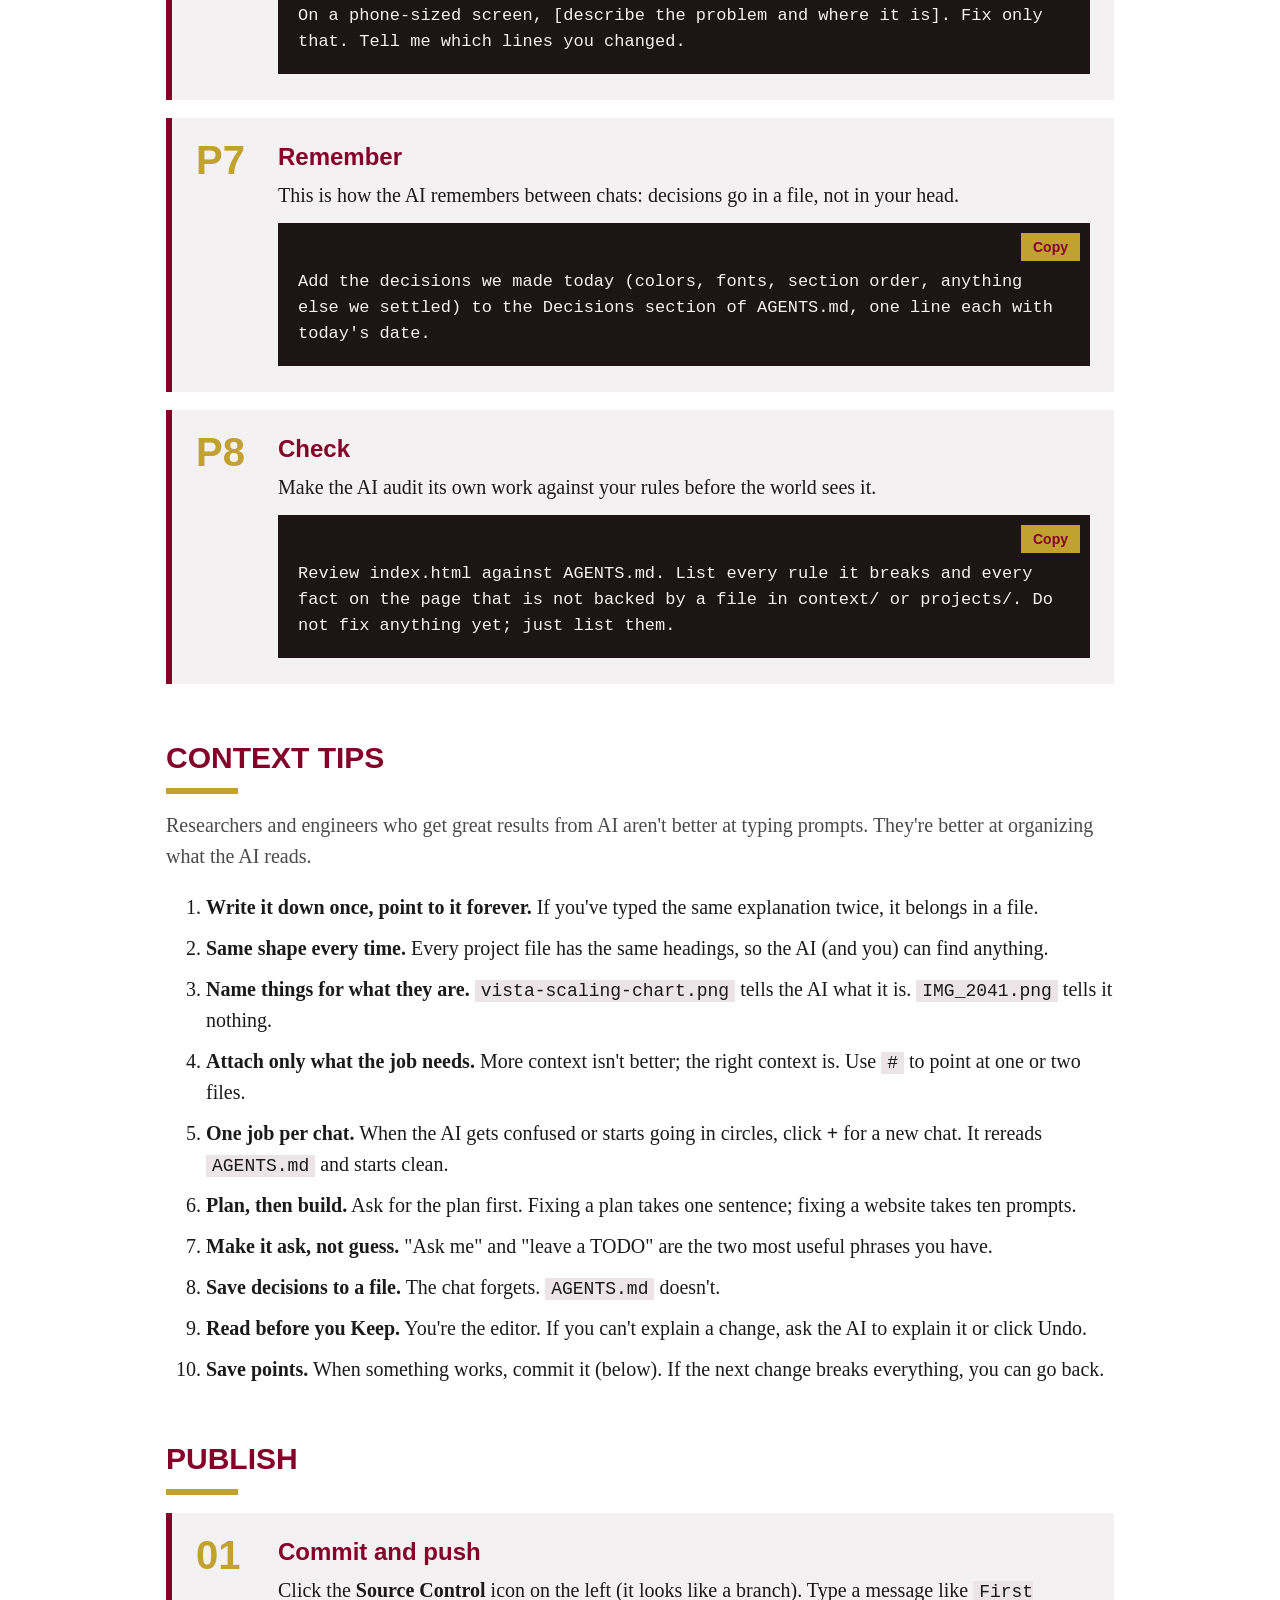
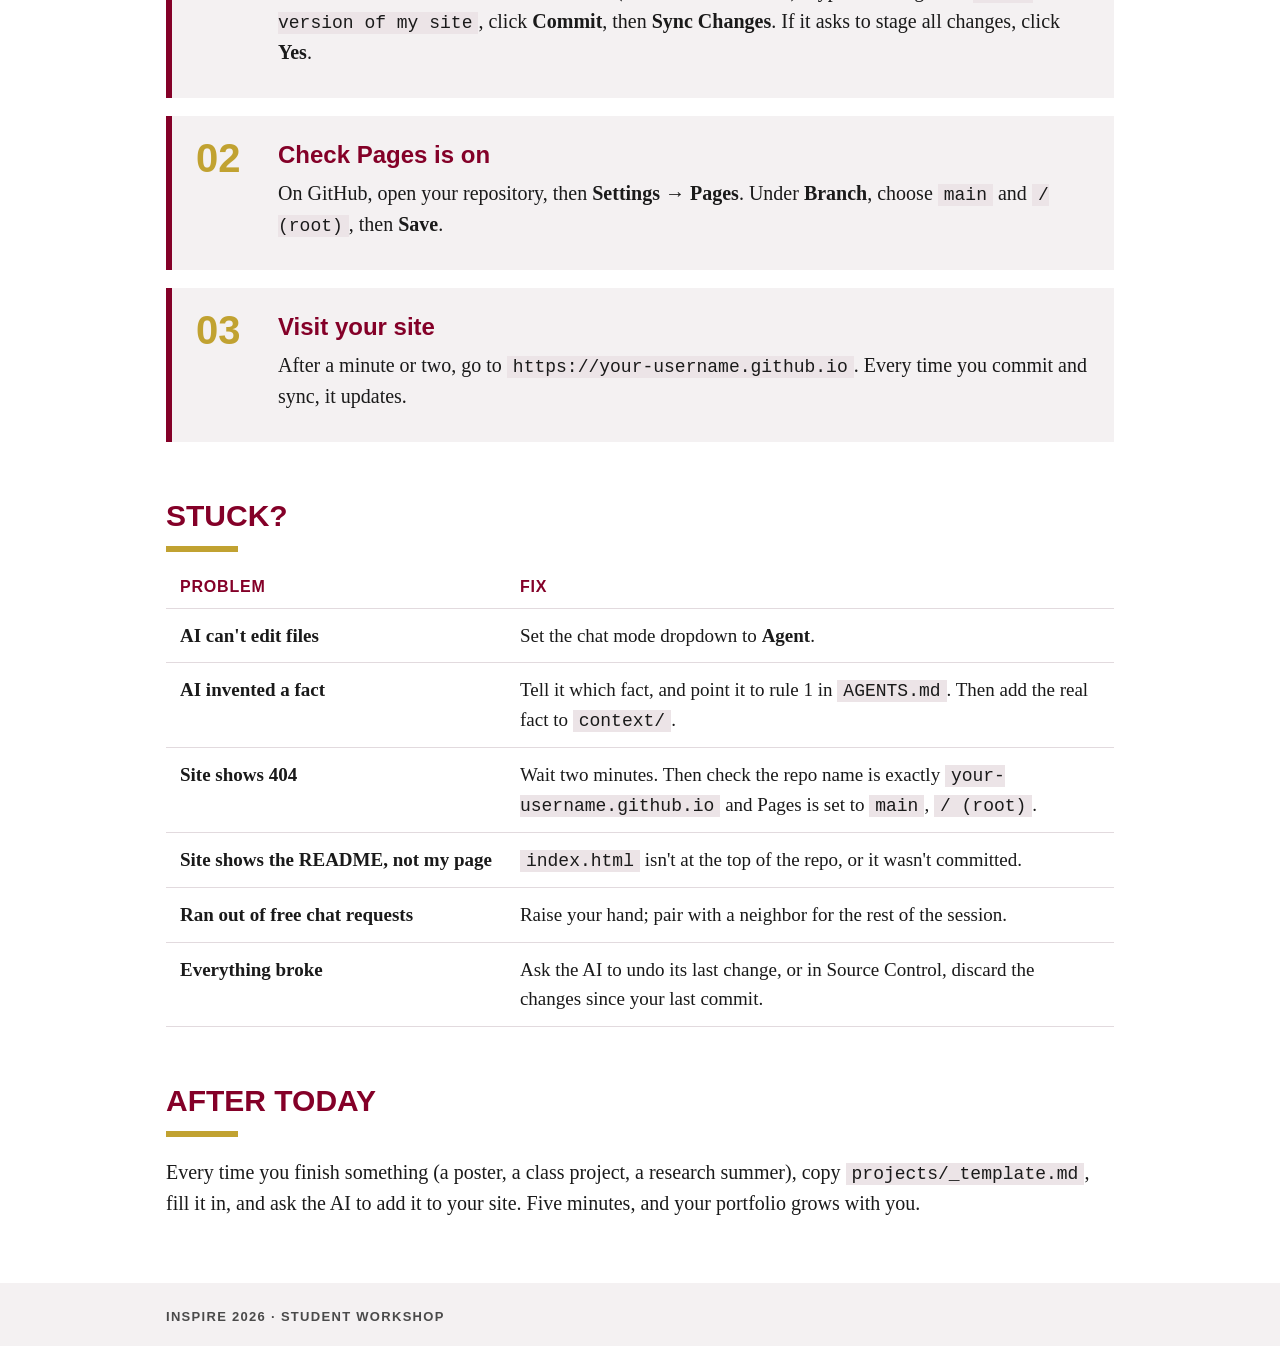
==== commit 6ec60e06: "Link pre-work URLs" ====
--- a/docs/index.html
+++ b/docs/index.html
@@ -83,12 +83,12 @@
 
 <div class="step"><div class="num">01</div><div>
   <h3>Get a paid Claude account</h3>
-  <p>Go to <code>claude.ai</code> and sign up for the <b>Pro</b> plan or higher. The free plan doesn't include the coding tool we use.</p>
+  <p>Go to <a href="https://claude.ai"><code>claude.ai</code></a> and sign up for the <b>Pro</b> plan or higher. The free plan doesn't include the coding tool we use.</p>
 </div></div>
 
 <div class="step"><div class="num">02</div><div>
   <h3>Install the Claude desktop app</h3>
-  <p>Download it from <code>claude.ai/download</code>, install it, and sign in. Stuck? Paste this into a chat at <code>claude.ai</code>:</p>
+  <p>Download it from <a href="https://claude.ai/download"><code>claude.ai/download</code></a>, install it, and sign in. Stuck? Paste this into a chat at <a href="https://claude.ai"><code>claude.ai</code></a>:</p>
   <div class="code"><button class="copy">Copy</button><pre><code>I'm on a [Mac / Windows] computer. Walk me through downloading, installing, and signing in to the Claude desktop app, one step at a time. Wait for me to say "done" before giving the next step.</code></pre></div>
 </div></div>
 
@@ -100,7 +100,7 @@
 
 <div class="step"><div class="num">04</div><div>
   <h3>Download the starter folder</h3>
-  <p>Go to <code>github.com/ashleyscruse/portfolio-starter</code>, click the green <b>Code</b> button, then <b>Download ZIP</b>. Unzip it somewhere easy to find, like your Desktop. You don't need a GitHub account.</p>
+  <p>Go to <a href="https://github.com/ashleyscruse/portfolio-starter"><code>github.com/ashleyscruse/portfolio-starter</code></a>, click the green <b>Code</b> button, then <b>Download ZIP</b>. Unzip it somewhere easy to find, like your Desktop. You don't need a GitHub account.</p>
 </div></div>
 
 <div class="step"><div class="num">05</div><div>
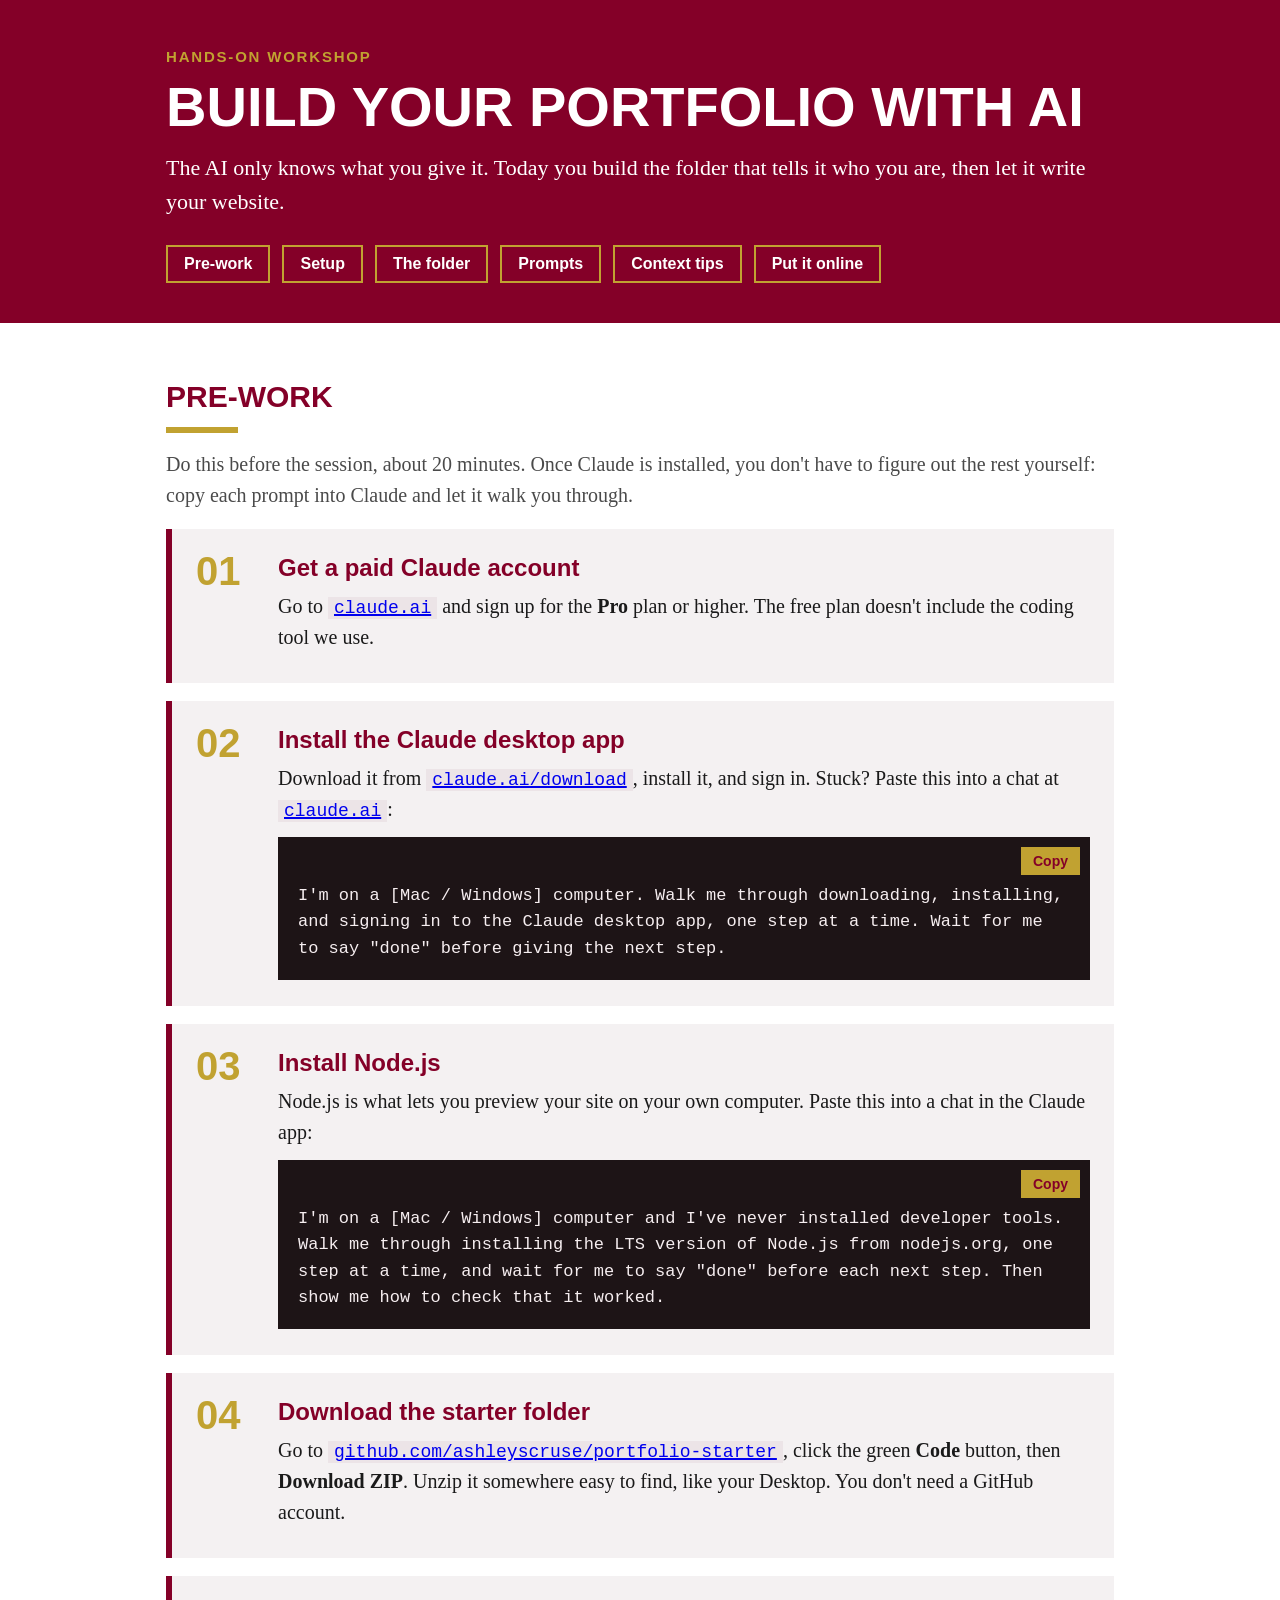
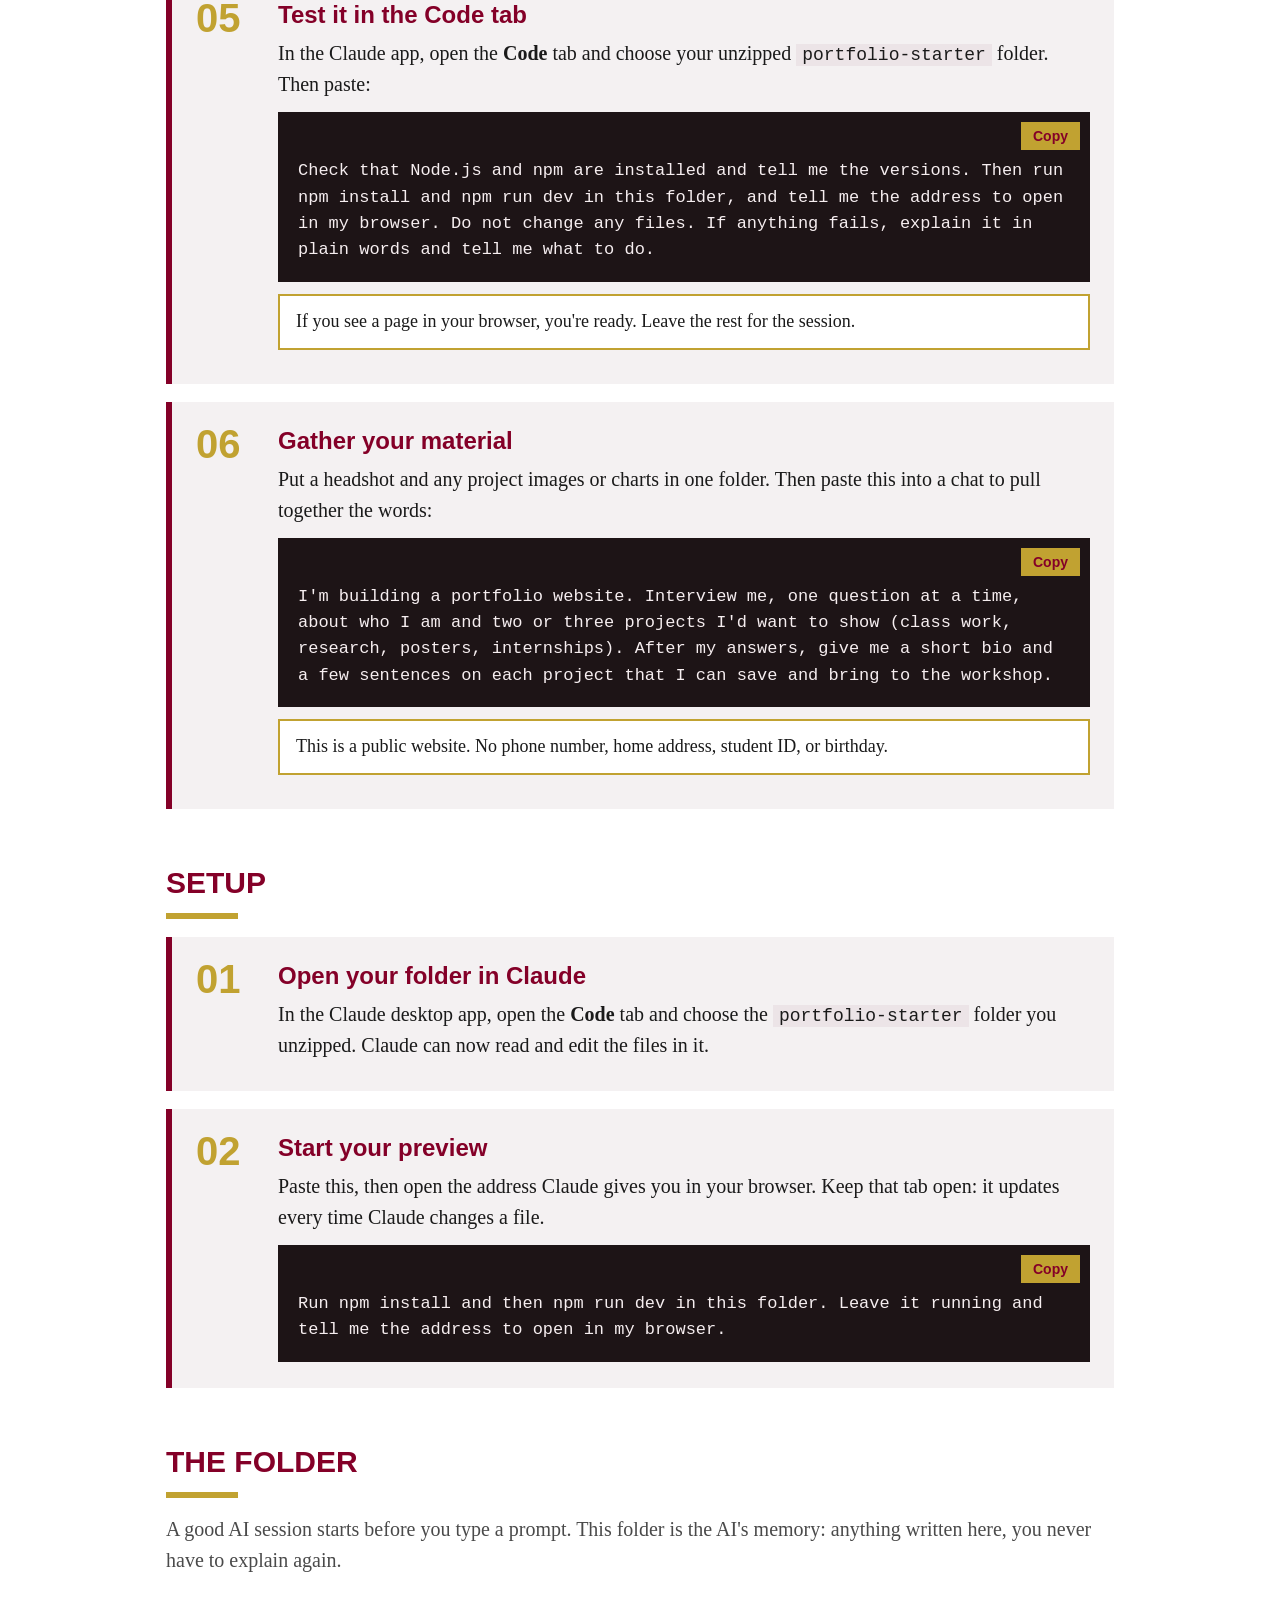
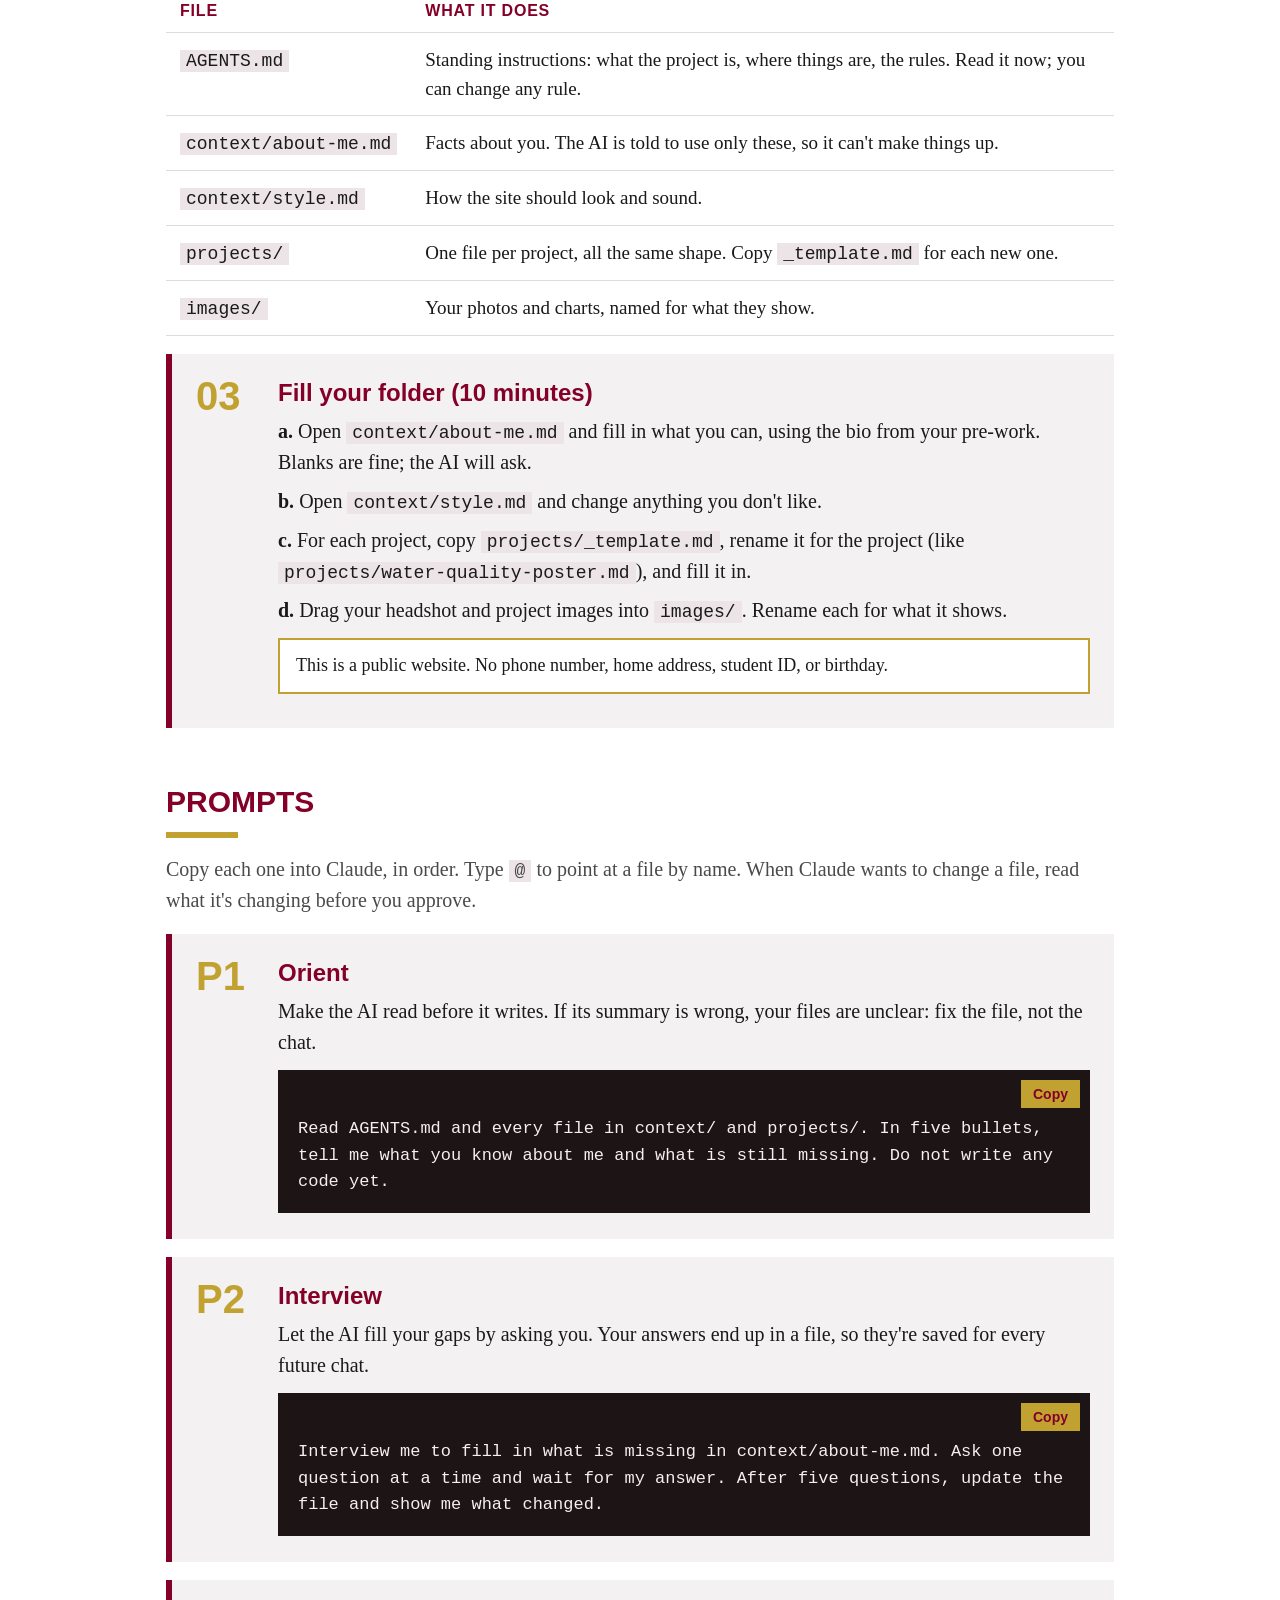
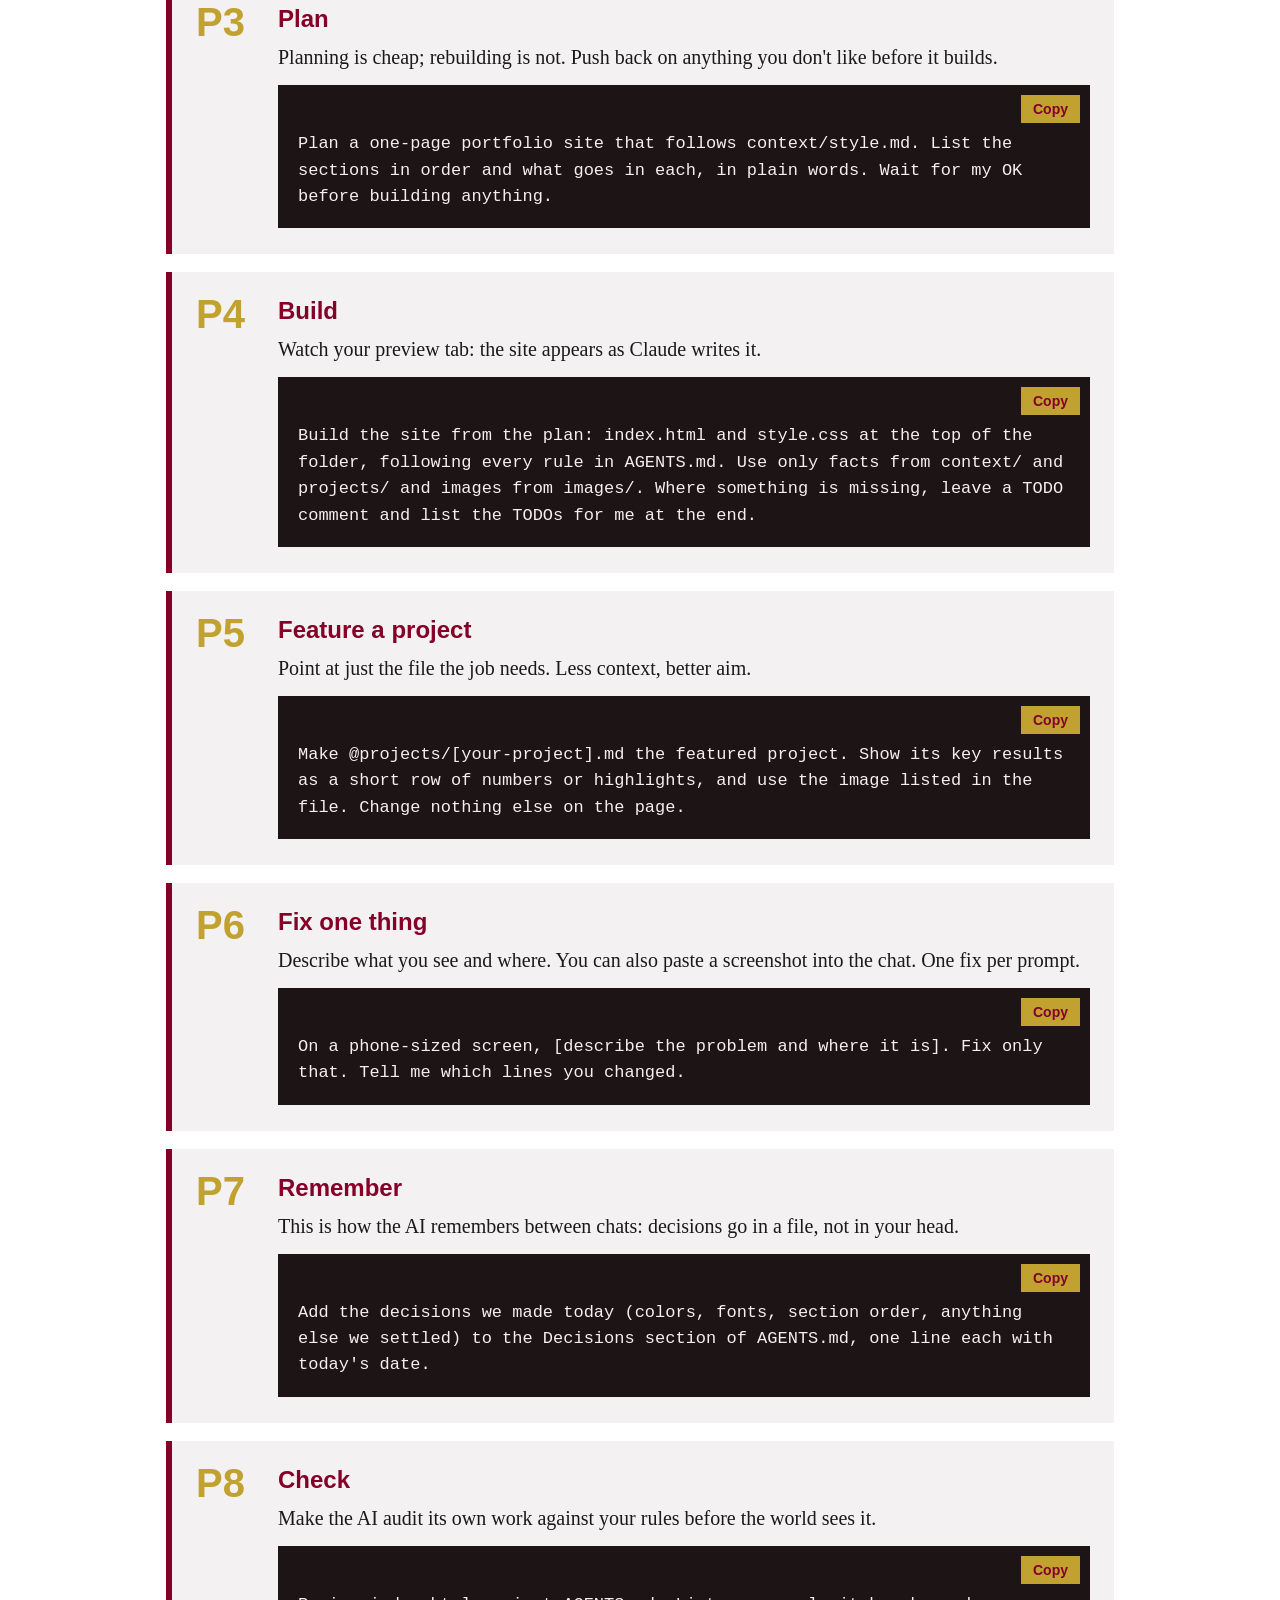
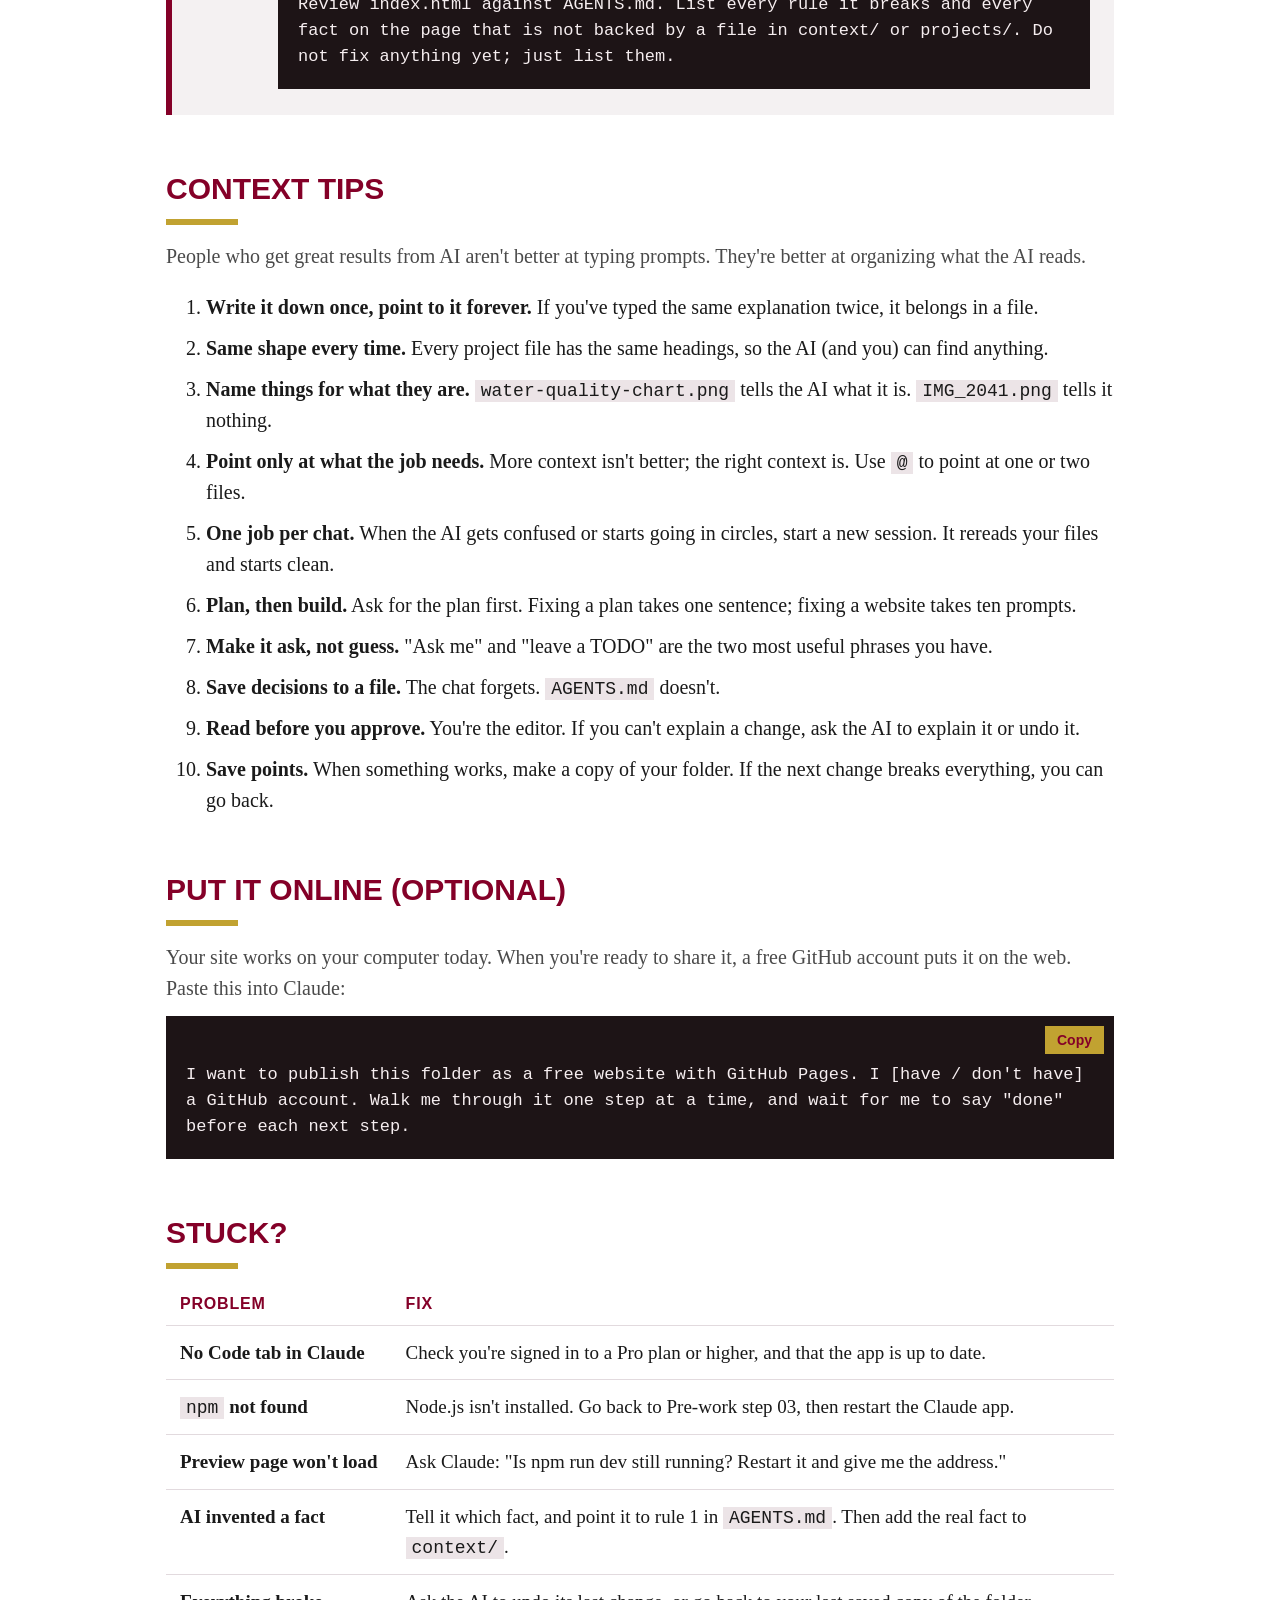
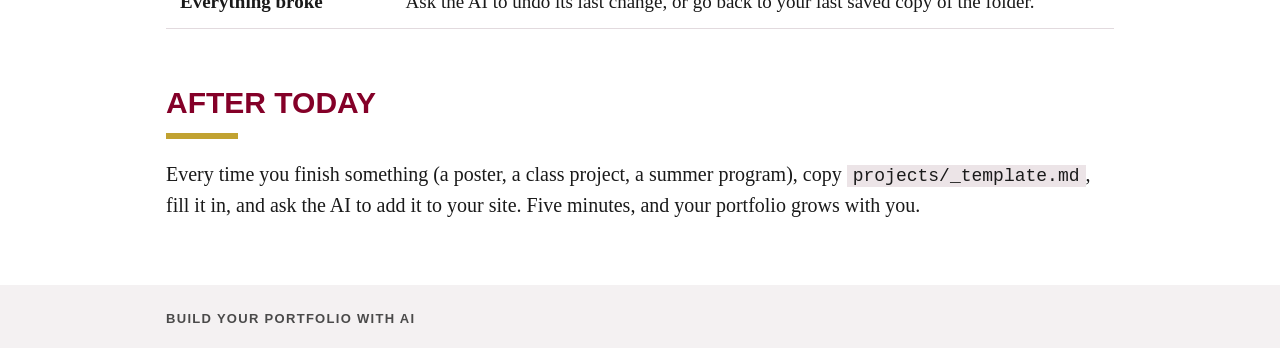
==== commit 35fbe9fb: "Rewrite guide as a general Claude workshop" ====
--- a/docs/index.html
+++ b/docs/index.html
@@ -70,10 +70,10 @@
 </head>
 <body>
 <header><div class="wrap">
-  <div class="kicker">INSPIRE 2026 · STUDENT WORKSHOP</div>
+  <div class="kicker">HANDS-ON WORKSHOP</div>
   <h1>Build Your Portfolio with AI</h1>
   <p>The AI only knows what you give it. Today you build the folder that tells it who you are, then let it write your website.</p>
-  <nav><a href="#prework">Pre-work</a><a href="#setup">Setup</a><a href="#folder">The folder</a><a href="#prompts">Prompts</a><a href="#tips">Context tips</a><a href="#publish">Publish</a></nav>
+  <nav><a href="#prework">Pre-work</a><a href="#setup">Setup</a><a href="#folder">The folder</a><a href="#prompts">Prompts</a><a href="#tips">Context tips</a><a href="#publish">Put it online</a></nav>
 </div></header>
 
 <main class="wrap">
@@ -120,52 +120,38 @@
 <h2 id="setup">Setup</h2>
 
 <div class="step"><div class="num">01</div><div>
-  <h3>Get a GitHub account</h3>
-  <p>If you don't have one, sign up at <code>github.com</code>. Pick a username you'd put on a résumé: it becomes your website address.</p>
+  <h3>Open your folder in Claude</h3>
+  <p>In the Claude desktop app, open the <b>Code</b> tab and choose the <code>portfolio-starter</code> folder you unzipped. Claude can now read and edit the files in it.</p>
 </div></div>
 
 <div class="step"><div class="num">02</div><div>
-  <h3>Copy the starter folder</h3>
-  <p>Go to <code>github.com/ashleyscruse/portfolio-starter</code> and click <b>Use this template</b>, then <b>Create a new repository</b>.</p>
-  <p>Name it exactly <code>your-username.github.io</code> (with your real username) and choose <b>Public</b>. Click <b>Create repository</b>.</p>
-  <div class="heads-up">The name matters. <code>your-username.github.io</code> is what makes it a website.</div>
-</div></div>
-
-<div class="step"><div class="num">03</div><div>
-  <h3>Open it in VS Code</h3>
-  <p>In VS Code, click the <b>Accounts</b> icon (bottom left) and sign in with GitHub.</p>
-  <p>Open the Command Palette (<code>Ctrl+Shift+P</code>, or <code>Cmd+Shift+P</code> on a Mac), type <b>Git: Clone</b>, choose <b>Clone from GitHub</b>, and pick your new repository. Save it somewhere you'll find it, then click <b>Open</b>.</p>
-</div></div>
-
-<div class="step"><div class="num">04</div><div>
-  <h3>Open the AI chat</h3>
-  <p>Click the chat icon at the top of VS Code (or <code>Ctrl+Alt+I</code> / <code>Cmd+Ctrl+I</code>). Sign in to GitHub Copilot if asked; the free plan is enough for today.</p>
-  <p>In the chat box, set the mode dropdown to <b>Agent</b>. Agent mode can read and edit the files in your folder.</p>
+  <h3>Start your preview</h3>
+  <p>Paste this, then open the address Claude gives you in your browser. Keep that tab open: it updates every time Claude changes a file.</p>
+  <div class="code"><button class="copy">Copy</button><pre><code>Run npm install and then npm run dev in this folder. Leave it running and tell me the address to open in my browser.</code></pre></div>
 </div></div>
 
 <h2 id="folder">The folder</h2>
 <p class="lead">A good AI session starts before you type a prompt. This folder is the AI's memory: anything written here, you never have to explain again.</p>
 <table class="fields">
 <tr><th>File</th><th>What it does</th></tr>
-<tr><td><code>AGENTS.md</code></td><td>Standing instructions. The AI reads it first, every time: what the project is, where things are, the rules. Read it now; you can change any rule.</td></tr>
+<tr><td><code>AGENTS.md</code></td><td>Standing instructions: what the project is, where things are, the rules. Read it now; you can change any rule.</td></tr>
 <tr><td><code>context/about-me.md</code></td><td>Facts about you. The AI is told to use only these, so it can't make things up.</td></tr>
 <tr><td><code>context/style.md</code></td><td>How the site should look and sound.</td></tr>
-<tr><td><code>projects/</code></td><td>One file per project, all the same shape. Yesterday's fine-tuning project is already started for you.</td></tr>
+<tr><td><code>projects/</code></td><td>One file per project, all the same shape. Copy <code>_template.md</code> for each new one.</td></tr>
 <tr><td><code>images/</code></td><td>Your photos and charts, named for what they show.</td></tr>
 </table>
 
-<div class="step"><div class="num">05</div><div>
+<div class="step"><div class="num">03</div><div>
   <h3>Fill your folder (10 minutes)</h3>
-  <p><b>a.</b> Open <code>context/about-me.md</code> and fill in what you can. Blanks are fine; the AI will ask.</p>
+  <p><b>a.</b> Open <code>context/about-me.md</code> and fill in what you can, using the bio from your pre-work. Blanks are fine; the AI will ask.</p>
   <p><b>b.</b> Open <code>context/style.md</code> and change anything you don't like.</p>
-  <p><b>c.</b> Open <code>projects/inspire-2026-fine-tuning.md</code> and fill in your numbers from yesterday.</p>
-  <p><b>d.</b> Drag a headshot or a screenshot into <code>images/</code>. Rename it for what it shows.</p>
-  <p><b>e.</b> Got another project (a poster, a class project, a summer program)? Copy <code>projects/_template.md</code>, rename it, and fill it in.</p>
+  <p><b>c.</b> For each project, copy <code>projects/_template.md</code>, rename it for the project (like <code>projects/water-quality-poster.md</code>), and fill it in.</p>
+  <p><b>d.</b> Drag your headshot and project images into <code>images/</code>. Rename each for what it shows.</p>
   <div class="heads-up">This is a public website. No phone number, home address, student ID, or birthday.</div>
 </div></div>
 
 <h2 id="prompts">Prompts</h2>
-<p class="lead">Copy each one into the chat, in order. Type <code>#</code> in the chat to attach a file by name. When the AI edits a file, read the change, then click <b>Keep</b> or <b>Undo</b>.</p>
+<p class="lead">Copy each one into Claude, in order. Type <code>@</code> to point at a file by name. When Claude wants to change a file, read what it's changing before you approve.</p>
 
 <div class="step"><div class="num">P1</div><div>
   <h3>Orient</h3>
@@ -187,14 +173,14 @@
 
 <div class="step"><div class="num">P4</div><div>
   <h3>Build</h3>
-  <p>Then open it: right-click <code>index.html</code>, choose <b>Reveal in File Explorer</b> (or <b>Reveal in Finder</b>), and double-click it. Refresh the browser after every change.</p>
-  <div class="code"><button class="copy">Copy</button><pre><code>Build the site from the plan: index.html and style.css at the top of the repo, following every rule in AGENTS.md. Use only facts from context/ and projects/ and images from images/. Where something is missing, leave a TODO comment and list the TODOs for me at the end.</code></pre></div>
+  <p>Watch your preview tab: the site appears as Claude writes it.</p>
+  <div class="code"><button class="copy">Copy</button><pre><code>Build the site from the plan: index.html and style.css at the top of the folder, following every rule in AGENTS.md. Use only facts from context/ and projects/ and images from images/. Where something is missing, leave a TODO comment and list the TODOs for me at the end.</code></pre></div>
 </div></div>
 
 <div class="step"><div class="num">P5</div><div>
   <h3>Feature a project</h3>
-  <p>Attach just the file the job needs. Less context, better aim.</p>
-  <div class="code"><button class="copy">Copy</button><pre><code>Make projects/inspire-2026-fine-tuning.md the featured project. Show the before and after accuracy and the speedup as a short row of numbers, and use the image listed in the file. Change nothing else on the page.</code></pre></div>
+  <p>Point at just the file the job needs. Less context, better aim.</p>
+  <div class="code"><button class="copy">Copy</button><pre><code>Make @projects/[your-project].md the featured project. Show its key results as a short row of numbers or highlights, and use the image listed in the file. Change nothing else on the page.</code></pre></div>
 </div></div>
 
 <div class="step"><div class="num">P6</div><div>
@@ -216,53 +202,39 @@
 </div></div>
 
 <h2 id="tips">Context tips</h2>
-<p class="lead">Researchers and engineers who get great results from AI aren't better at typing prompts. They're better at organizing what the AI reads.</p>
+<p class="lead">People who get great results from AI aren't better at typing prompts. They're better at organizing what the AI reads.</p>
 <ol class="tips">
 <li><b>Write it down once, point to it forever.</b> If you've typed the same explanation twice, it belongs in a file.</li>
 <li><b>Same shape every time.</b> Every project file has the same headings, so the AI (and you) can find anything.</li>
-<li><b>Name things for what they are.</b> <code>vista-scaling-chart.png</code> tells the AI what it is. <code>IMG_2041.png</code> tells it nothing.</li>
-<li><b>Attach only what the job needs.</b> More context isn't better; the right context is. Use <code>#</code> to point at one or two files.</li>
-<li><b>One job per chat.</b> When the AI gets confused or starts going in circles, click <b>+</b> for a new chat. It rereads <code>AGENTS.md</code> and starts clean.</li>
+<li><b>Name things for what they are.</b> <code>water-quality-chart.png</code> tells the AI what it is. <code>IMG_2041.png</code> tells it nothing.</li>
+<li><b>Point only at what the job needs.</b> More context isn't better; the right context is. Use <code>@</code> to point at one or two files.</li>
+<li><b>One job per chat.</b> When the AI gets confused or starts going in circles, start a new session. It rereads your files and starts clean.</li>
 <li><b>Plan, then build.</b> Ask for the plan first. Fixing a plan takes one sentence; fixing a website takes ten prompts.</li>
 <li><b>Make it ask, not guess.</b> "Ask me" and "leave a TODO" are the two most useful phrases you have.</li>
 <li><b>Save decisions to a file.</b> The chat forgets. <code>AGENTS.md</code> doesn't.</li>
-<li><b>Read before you Keep.</b> You're the editor. If you can't explain a change, ask the AI to explain it or click Undo.</li>
-<li><b>Save points.</b> When something works, commit it (below). If the next change breaks everything, you can go back.</li>
+<li><b>Read before you approve.</b> You're the editor. If you can't explain a change, ask the AI to explain it or undo it.</li>
+<li><b>Save points.</b> When something works, make a copy of your folder. If the next change breaks everything, you can go back.</li>
 </ol>
 
-<h2 id="publish">Publish</h2>
-
-<div class="step"><div class="num">01</div><div>
-  <h3>Commit and push</h3>
-  <p>Click the <b>Source Control</b> icon on the left (it looks like a branch). Type a message like <code>First version of my site</code>, click <b>Commit</b>, then <b>Sync Changes</b>. If it asks to stage all changes, click <b>Yes</b>.</p>
-</div></div>
-
-<div class="step"><div class="num">02</div><div>
-  <h3>Check Pages is on</h3>
-  <p>On GitHub, open your repository, then <b>Settings → Pages</b>. Under <b>Branch</b>, choose <code>main</code> and <code>/ (root)</code>, then <b>Save</b>.</p>
-</div></div>
-
-<div class="step"><div class="num">03</div><div>
-  <h3>Visit your site</h3>
-  <p>After a minute or two, go to <code>https://your-username.github.io</code>. Every time you commit and sync, it updates.</p>
-</div></div>
+<h2 id="publish">Put it online (optional)</h2>
+<p class="lead">Your site works on your computer today. When you're ready to share it, a free GitHub account puts it on the web. Paste this into Claude:</p>
+<div class="code"><button class="copy">Copy</button><pre><code>I want to publish this folder as a free website with GitHub Pages. I [have / don't have] a GitHub account. Walk me through it one step at a time, and wait for me to say "done" before each next step.</code></pre></div>
 
 <h2>Stuck?</h2>
 <table class="fields">
 <tr><th>Problem</th><th>Fix</th></tr>
-<tr><td>AI can't edit files</td><td>Set the chat mode dropdown to <b>Agent</b>.</td></tr>
+<tr><td>No Code tab in Claude</td><td>Check you're signed in to a Pro plan or higher, and that the app is up to date.</td></tr>
+<tr><td><code>npm</code> not found</td><td>Node.js isn't installed. Go back to Pre-work step 03, then restart the Claude app.</td></tr>
+<tr><td>Preview page won't load</td><td>Ask Claude: "Is npm run dev still running? Restart it and give me the address."</td></tr>
 <tr><td>AI invented a fact</td><td>Tell it which fact, and point it to rule 1 in <code>AGENTS.md</code>. Then add the real fact to <code>context/</code>.</td></tr>
-<tr><td>Site shows 404</td><td>Wait two minutes. Then check the repo name is exactly <code>your-username.github.io</code> and Pages is set to <code>main</code>, <code>/ (root)</code>.</td></tr>
-<tr><td>Site shows the README, not my page</td><td><code>index.html</code> isn't at the top of the repo, or it wasn't committed.</td></tr>
-<tr><td>Ran out of free chat requests</td><td>Raise your hand; pair with a neighbor for the rest of the session.</td></tr>
-<tr><td>Everything broke</td><td>Ask the AI to undo its last change, or in Source Control, discard the changes since your last commit.</td></tr>
+<tr><td>Everything broke</td><td>Ask the AI to undo its last change, or go back to your last saved copy of the folder.</td></tr>
 </table>
 
 <h2>After today</h2>
-<p>Every time you finish something (a poster, a class project, a research summer), copy <code>projects/_template.md</code>, fill it in, and ask the AI to add it to your site. Five minutes, and your portfolio grows with you.</p>
+<p>Every time you finish something (a poster, a class project, a summer program), copy <code>projects/_template.md</code>, fill it in, and ask the AI to add it to your site. Five minutes, and your portfolio grows with you.</p>
 
 </main>
-<footer><div class="wrap">INSPIRE 2026 · Student Workshop</div></footer>
+<footer><div class="wrap">Build Your Portfolio with AI</div></footer>
 <script>
   document.querySelectorAll('.copy').forEach(function (b) {
     b.addEventListener('click', function () {
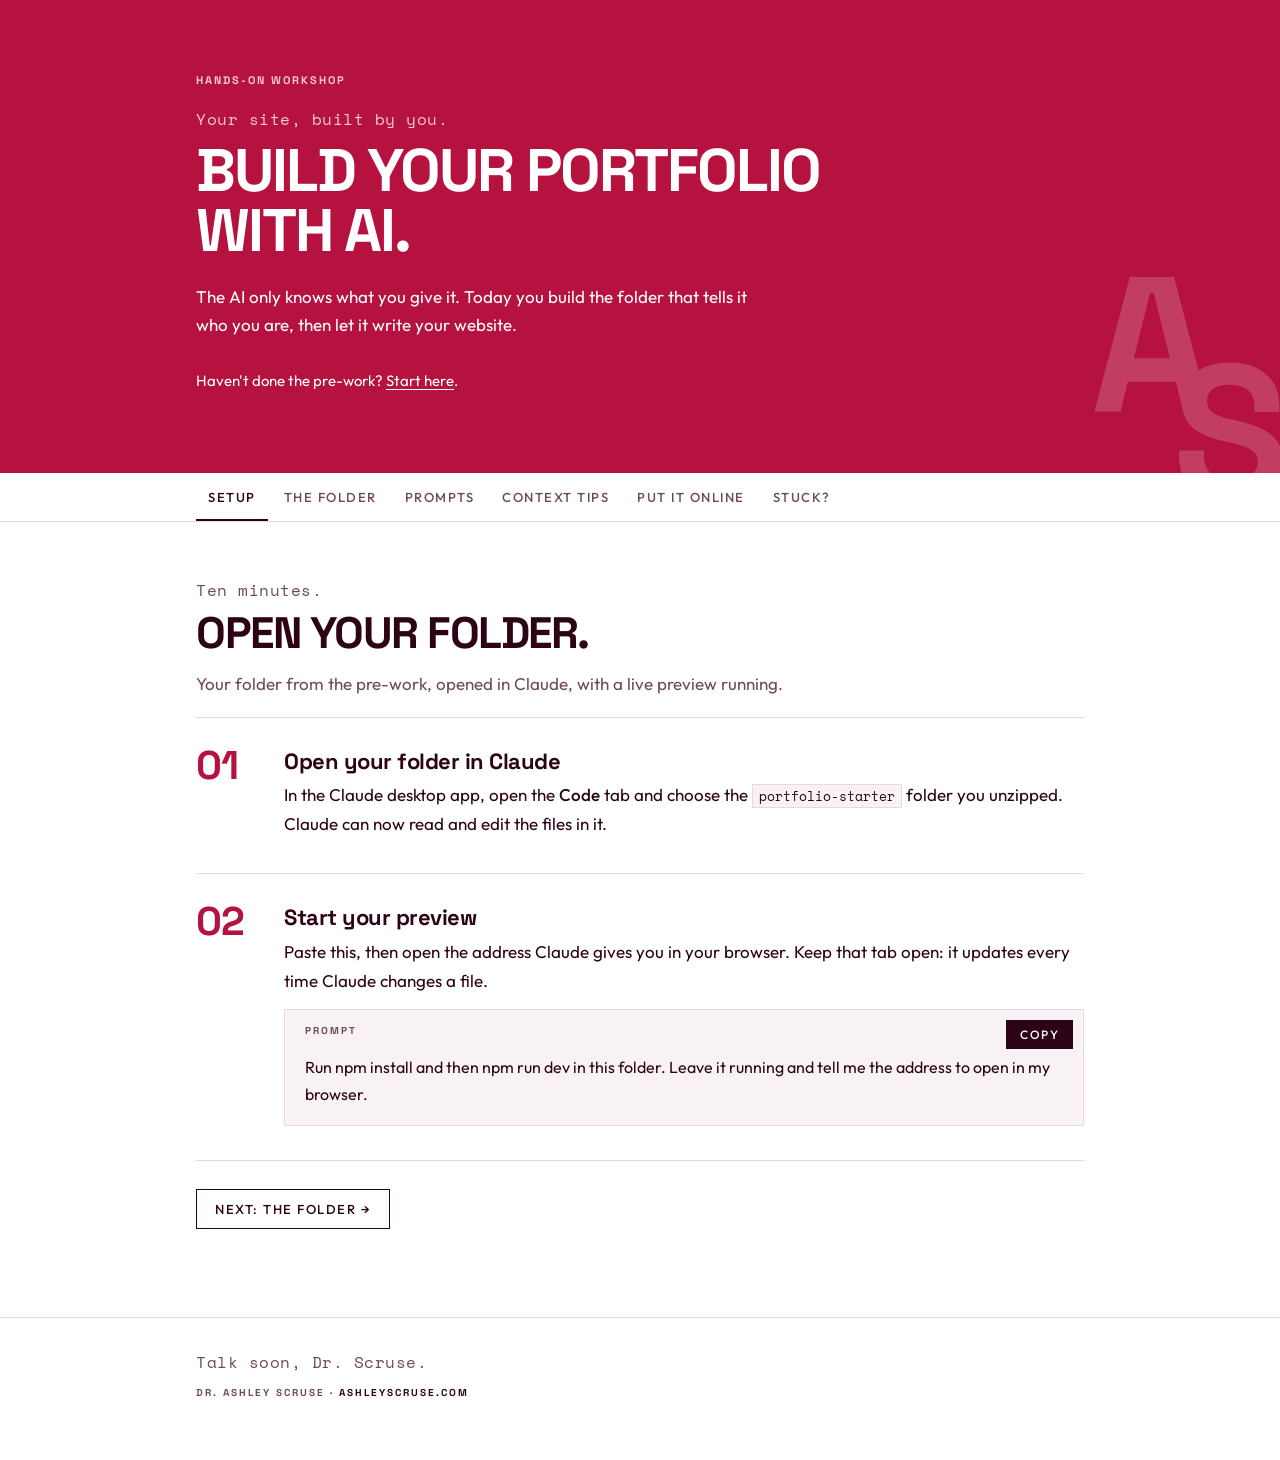
==== commit 6b227b15: "Split into pre-work and tabbed workshop pages; academic brand register" ====
--- a/docs/index.html
+++ b/docs/index.html
@@ -3,122 +3,34 @@
 <head>
 <meta charset="utf-8">
 <meta name="viewport" content="width=device-width, initial-scale=1">
-<title>Build Your Portfolio with AI</title>
-<style>
-  :root {
-    --maroon: #840028; --gold: #c1a231; --ink: #1a1a1a; --ink2: #4a4a4a;
-    --light: #f4f1f2; --line: #e2dade; --bg: #ffffff; --code-bg: #1d1416; --code-ink: #f6eef0;
-  }
-  * { box-sizing: border-box; }
-  body { margin: 0; background: var(--bg); color: var(--ink);
-         font: 20px/1.55 Georgia, "Times New Roman", serif; }
-  header { background: var(--maroon); color: #fff; padding: 48px 16px 40px; }
-  .wrap { max-width: 980px; margin: 0 auto; padding: 0 16px; }
-  .kicker { color: var(--gold); font: 700 15px/1.2 Arial, Helvetica, sans-serif; letter-spacing: .12em; }
-  h1 { font: 700 clamp(34px, 6vw, 56px)/1.05 Arial, Helvetica, sans-serif; text-transform: uppercase;
-       margin: 12px 0 14px; }
-  header p { margin: 0; font-size: 22px; }
-  nav { display: flex; gap: 12px; flex-wrap: wrap; margin-top: 26px; }
-  nav a { color: #fff; border: 2px solid var(--gold); padding: 8px 16px; text-decoration: none;
-          font: 700 16px Arial, Helvetica, sans-serif; }
-  nav a:hover { background: var(--gold); color: var(--maroon); }
-  h2 { font: 700 30px/1.2 Arial, Helvetica, sans-serif; color: var(--maroon); text-transform: uppercase;
-       margin: 56px 0 6px; }
-  h2::after { content: ""; display: block; width: 72px; height: 6px; background: var(--gold); margin-top: 12px; }
-  .lead { color: var(--ink2); margin: 16px 0 8px; }
-  .step { display: grid; grid-template-columns: 64px 1fr; gap: 18px; background: var(--light);
-          border-left: 6px solid var(--maroon); padding: 22px 24px; margin: 18px 0; }
-  .num { font: 700 40px/1 Arial, Helvetica, sans-serif; color: var(--gold); }
-  .step h3 { font: 700 24px/1.25 Arial, Helvetica, sans-serif; color: var(--maroon); margin: 2px 0 8px; }
-  .step p { margin: 8px 0; }
-  .step > div { min-width: 0; }
-  code { font: 18px/1.5 Menlo, Consolas, monospace; background: #ece4e7; padding: 1px 6px; }
-  .code { position: relative; margin: 12px 0 4px; }
-  pre { background: var(--code-bg); color: var(--code-ink); margin: 0; padding: 46px 20px 18px;
-        overflow-x: auto; font: 17px/1.55 Menlo, Consolas, monospace; }
-  pre code { background: none; padding: 0; font: inherit; }
-  .copy { position: absolute; top: 10px; right: 10px; background: var(--gold); color: var(--maroon);
-          border: 0; font: 700 14px Arial, Helvetica, sans-serif; padding: 6px 12px; cursor: pointer; }
-  .note { background: var(--maroon); color: #fff; padding: 18px 24px; margin: 22px 0;
-          border-left: 6px solid var(--gold); }
-  .note b { color: var(--gold); font-family: Arial, Helvetica, sans-serif; letter-spacing: .06em; }
-  table { width: 100%; border-collapse: collapse; margin: 14px 0; font-size: 19px; }
-  th, td { text-align: left; padding: 12px 14px; border-bottom: 1px solid var(--line); vertical-align: top; }
-  th { font: 700 16px Arial, Helvetica, sans-serif; color: var(--maroon); text-transform: uppercase;
-       letter-spacing: .05em; }
-  figure { margin: 14px 0 18px; }
-  figure img { display: block; max-width: 100%; height: auto; border: 1px solid var(--line); background: #fff; }
-  figcaption { font: 15px/1.4 Arial, Helvetica, sans-serif; color: var(--ink2); margin-top: 6px; }
-  .sub { border-top: 1px solid var(--line); padding-top: 14px; margin-top: 16px; }
-  .sub h4 { font: 700 20px/1.3 Arial, Helvetica, sans-serif; color: var(--maroon); margin: 0 0 6px; }
-  .heads-up { background: #fff; border: 2px solid var(--gold); padding: 12px 16px; margin: 12px 0; font-size: 18px; }
-  footer { margin-top: 64px; padding: 26px 16px; background: var(--light); color: var(--ink2);
-           font: 700 13px Arial, Helvetica, sans-serif; letter-spacing: .1em; text-transform: uppercase; }
-  .fields td:first-child { white-space: nowrap; font-weight: bold; }
-  @media (max-width: 600px) {
-    .fields td:first-child { white-space: normal; }
-    body { font-size: 18px; }
-    .step { grid-template-columns: 1fr; gap: 4px; padding: 18px; }
-    .num { font-size: 30px; }
-  }
-  .prompt-label { font: 700 15px/1.2 Arial, Helvetica, sans-serif; color: var(--ink2); letter-spacing: .08em; text-transform: uppercase; margin-top: 14px; }
-  pre { white-space: pre-wrap; }
-  .tips li { margin: 10px 0; }
-  body { overflow-wrap: anywhere; }
-  table { width: 100%; }
-</style>
+<title>Build your portfolio with AI</title>
+<meta name="description" content="A hands-on workshop: build a personal portfolio site with Claude.">
+<link rel="preconnect" href="https://fonts.googleapis.com">
+<link rel="preconnect" href="https://fonts.gstatic.com" crossorigin>
+<link href="https://fonts.googleapis.com/css2?family=Outfit:wght@400;500;600&family=Space+Grotesk:wght@700&family=Space+Mono&display=swap" rel="stylesheet">
+<link rel="stylesheet" href="style.css">
 </head>
 <body>
-<header><div class="wrap">
-  <div class="kicker">HANDS-ON WORKSHOP</div>
-  <h1>Build Your Portfolio with AI</h1>
-  <p>The AI only knows what you give it. Today you build the folder that tells it who you are, then let it write your website.</p>
-  <nav><a href="#prework">Pre-work</a><a href="#setup">Setup</a><a href="#folder">The folder</a><a href="#prompts">Prompts</a><a href="#tips">Context tips</a><a href="#publish">Put it online</a></nav>
+<header class="hero"><img class="mark" src="as-mark-white.svg" alt=""><div class="wrap">
+  <p class="eyebrow">Hands-on workshop</p>
+  <p class="script">Your site, built by you.</p>
+  <h1>Build your portfolio <span>with AI.</span></h1>
+  <p class="intro">The AI only knows what you give it. Today you build the folder that tells it who you are, then let it write your website.</p>
+  <p class="aside">Haven't done the pre-work? <a href="prework.html">Start here</a>.</p>
 </div></header>
-
+<nav class="tabs" role="tablist" aria-label="Workshop sections"><div class="wrap">
+    <button role="tab" id="tab-setup" aria-controls="setup" aria-selected="false">Setup</button>
+    <button role="tab" id="tab-folder" aria-controls="folder" aria-selected="false">The folder</button>
+    <button role="tab" id="tab-prompts" aria-controls="prompts" aria-selected="false">Prompts</button>
+    <button role="tab" id="tab-tips" aria-controls="tips" aria-selected="false">Context tips</button>
+    <button role="tab" id="tab-publish" aria-controls="publish" aria-selected="false">Put it online</button>
+    <button role="tab" id="tab-stuck" aria-controls="stuck" aria-selected="false">Stuck?</button>
+</div></nav>
 <main class="wrap">
-
-<h2 id="prework">Pre-work</h2>
-<p class="lead">Do this before the session, about 20 minutes. Once Claude is installed, you don't have to figure out the rest yourself: copy each prompt into Claude and let it walk you through.</p>
-
-<div class="step"><div class="num">01</div><div>
-  <h3>Get a paid Claude account</h3>
-  <p>Go to <a href="https://claude.ai"><code>claude.ai</code></a> and sign up for the <b>Pro</b> plan or higher. The free plan doesn't include the coding tool we use.</p>
-</div></div>
-
-<div class="step"><div class="num">02</div><div>
-  <h3>Install the Claude desktop app</h3>
-  <p>Download it from <a href="https://claude.ai/download"><code>claude.ai/download</code></a>, install it, and sign in. Stuck? Paste this into a chat at <a href="https://claude.ai"><code>claude.ai</code></a>:</p>
-  <div class="code"><button class="copy">Copy</button><pre><code>I'm on a [Mac / Windows] computer. Walk me through downloading, installing, and signing in to the Claude desktop app, one step at a time. Wait for me to say "done" before giving the next step.</code></pre></div>
-</div></div>
-
-<div class="step"><div class="num">03</div><div>
-  <h3>Install Node.js</h3>
-  <p>Node.js is what lets you preview your site on your own computer. Paste this into a chat in the Claude app:</p>
-  <div class="code"><button class="copy">Copy</button><pre><code>I'm on a [Mac / Windows] computer and I've never installed developer tools. Walk me through installing the LTS version of Node.js from nodejs.org, one step at a time, and wait for me to say "done" before each next step. Then show me how to check that it worked.</code></pre></div>
-</div></div>
-
-<div class="step"><div class="num">04</div><div>
-  <h3>Download the starter folder</h3>
-  <p>Go to <a href="https://github.com/ashleyscruse/portfolio-starter"><code>github.com/ashleyscruse/portfolio-starter</code></a>, click the green <b>Code</b> button, then <b>Download ZIP</b>. Unzip it somewhere easy to find, like your Desktop. You don't need a GitHub account.</p>
-</div></div>
-
-<div class="step"><div class="num">05</div><div>
-  <h3>Test it in the Code tab</h3>
-  <p>In the Claude app, open the <b>Code</b> tab and choose your unzipped <code>portfolio-starter</code> folder. Then paste:</p>
-  <div class="code"><button class="copy">Copy</button><pre><code>Check that Node.js and npm are installed and tell me the versions. Then run npm install and npm run dev in this folder, and tell me the address to open in my browser. Do not change any files. If anything fails, explain it in plain words and tell me what to do.</code></pre></div>
-  <div class="heads-up">If you see a page in your browser, you're ready. Leave the rest for the session.</div>
-</div></div>
-
-<div class="step"><div class="num">06</div><div>
-  <h3>Gather your material</h3>
-  <p>Put a headshot and any project images or charts in one folder. Then paste this into a chat to pull together the words:</p>
-  <div class="code"><button class="copy">Copy</button><pre><code>I'm building a portfolio website. Interview me, one question at a time, about who I am and two or three projects I'd want to show (class work, research, posters, internships). After my answers, give me a short bio and a few sentences on each project that I can save and bring to the workshop.</code></pre></div>
-  <div class="heads-up">This is a public website. No phone number, home address, student ID, or birthday.</div>
-</div></div>
-
-<h2 id="setup">Setup</h2>
-
+<section class="panel" id="setup" role="tabpanel" aria-labelledby="tab-setup">
+  <p class="script">Ten minutes.</p>
+  <h2>Open your folder.</h2>
+  <p class="lead">Your folder from the pre-work, opened in Claude, with a live preview running.</p>
 <div class="step"><div class="num">01</div><div>
   <h3>Open your folder in Claude</h3>
   <p>In the Claude desktop app, open the <b>Code</b> tab and choose the <code>portfolio-starter</code> folder you unzipped. Claude can now read and edit the files in it.</p>
@@ -129,9 +41,12 @@
   <p>Paste this, then open the address Claude gives you in your browser. Keep that tab open: it updates every time Claude changes a file.</p>
   <div class="code"><button class="copy">Copy</button><pre><code>Run npm install and then npm run dev in this folder. Leave it running and tell me the address to open in my browser.</code></pre></div>
 </div></div>
-
-<h2 id="folder">The folder</h2>
-<p class="lead">A good AI session starts before you type a prompt. This folder is the AI's memory: anything written here, you never have to explain again.</p>
+  <button class="next" data-go="folder">Next: The folder →</button>
+</section>
+<section class="panel" id="folder" role="tabpanel" aria-labelledby="tab-folder">
+  <p class="script">Context first.</p>
+  <h2>Check your folder.</h2>
+  <p class="lead">A good AI session starts before you type a prompt. This folder is the AI's memory: anything written here, you never have to explain again.</p>
 <table class="fields">
 <tr><th>File</th><th>What it does</th></tr>
 <tr><td><code>AGENTS.md</code></td><td>Standing instructions: what the project is, where things are, the rules. Read it now; you can change any rule.</td></tr>
@@ -142,17 +57,18 @@
 </table>
 
 <div class="step"><div class="num">03</div><div>
-  <h3>Fill your folder (10 minutes)</h3>
-  <p><b>a.</b> Open <code>context/about-me.md</code> and fill in what you can, using the bio from your pre-work. Blanks are fine; the AI will ask.</p>
+  <h3>Check your folder (5 minutes)</h3>
+  <p><b>a.</b> Open <code>context/about-me.md</code> and read what you and Claude wrote in the pre-work. Fix anything that's wrong.</p>
   <p><b>b.</b> Open <code>context/style.md</code> and change anything you don't like.</p>
-  <p><b>c.</b> For each project, copy <code>projects/_template.md</code>, rename it for the project (like <code>projects/water-quality-poster.md</code>), and fill it in.</p>
-  <p><b>d.</b> Drag your headshot and project images into <code>images/</code>. Rename each for what it shows.</p>
-  <div class="heads-up">This is a public website. No phone number, home address, student ID, or birthday.</div>
+  <p><b>c.</b> Make sure <code>projects/</code> has at least one project file and <code>images/</code> has your headshot.</p>
+  <div class="heads-up">Skipped the pre-work? In the Code tab, paste <code>Read SETUP.md and walk me through it, one question at a time.</code> and Claude will fill your folder with you.</div>
 </div></div>
-
-<h2 id="prompts">Prompts</h2>
-<p class="lead">Copy each one into Claude, in order. Type <code>@</code> to point at a file by name. When Claude wants to change a file, read what it's changing before you approve.</p>
-
+  <button class="next" data-go="prompts">Next: Prompts →</button>
+</section>
+<section class="panel" id="prompts" role="tabpanel" aria-labelledby="tab-prompts">
+  <p class="script">In this order.</p>
+  <h2>Eight prompts.</h2>
+  <p class="lead">Copy each one into Claude, in order. Type <code>@</code> to point at a file by name. When Claude wants to change a file, read what it's changing before you approve.</p>
 <div class="step"><div class="num">P1</div><div>
   <h3>Orient</h3>
   <p>Make the AI read before it writes. If its summary is wrong, your files are unclear: fix the file, not the chat.</p>
@@ -200,9 +116,12 @@
   <p>Make the AI audit its own work against your rules before the world sees it.</p>
   <div class="code"><button class="copy">Copy</button><pre><code>Review index.html against AGENTS.md. List every rule it breaks and every fact on the page that is not backed by a file in context/ or projects/. Do not fix anything yet; just list them.</code></pre></div>
 </div></div>
-
-<h2 id="tips">Context tips</h2>
-<p class="lead">People who get great results from AI aren't better at typing prompts. They're better at organizing what the AI reads.</p>
+  <button class="next" data-go="tips">Next: Context tips →</button>
+</section>
+<section class="panel" id="tips" role="tabpanel" aria-labelledby="tab-tips">
+  <p class="script">Worth keeping.</p>
+  <h2>How to get good results.</h2>
+  <p class="lead">People who get great results from AI aren't better at typing prompts. They're better at organizing what the AI reads.</p>
 <ol class="tips">
 <li><b>Write it down once, point to it forever.</b> If you've typed the same explanation twice, it belongs in a file.</li>
 <li><b>Same shape every time.</b> Every project file has the same headings, so the AI (and you) can find anything.</li>
@@ -215,12 +134,21 @@
 <li><b>Read before you approve.</b> You're the editor. If you can't explain a change, ask the AI to explain it or undo it.</li>
 <li><b>Save points.</b> When something works, make a copy of your folder. If the next change breaks everything, you can go back.</li>
 </ol>
-
-<h2 id="publish">Put it online (optional)</h2>
-<p class="lead">Your site works on your computer today. When you're ready to share it, a free GitHub account puts it on the web. Paste this into Claude:</p>
+  <button class="next" data-go="publish">Next: Put it online →</button>
+</section>
+<section class="panel" id="publish" role="tabpanel" aria-labelledby="tab-publish">
+  <p class="script">When you're ready.</p>
+  <h2>Share your site.</h2>
+  <p class="lead">Your site works on your computer today. When you're ready to share it, a free GitHub account puts it on the web.</p>
 <div class="code"><button class="copy">Copy</button><pre><code>I want to publish this folder as a free website with GitHub Pages. I [have / don't have] a GitHub account. Walk me through it one step at a time, and wait for me to say "done" before each next step.</code></pre></div>
-
-<h2>Stuck?</h2>
+<h3 style="margin-top:36px">After today</h3>
+<p>Every time you finish something (a poster, a class project, a summer program), copy <code>projects/_template.md</code>, fill it in, and ask the AI to add it to your site. Five minutes, and your portfolio grows with you.</p>
+  <button class="next" data-go="stuck">Next: Stuck? →</button>
+</section>
+<section class="panel" id="stuck" role="tabpanel" aria-labelledby="tab-stuck">
+  <p class="script">It happens.</p>
+  <h2>Quick fixes.</h2>
+  <p class="lead">Find your problem, try the fix, then ask Claude if it's still not working.</p>
 <table class="fields">
 <tr><th>Problem</th><th>Fix</th></tr>
 <tr><td>No Code tab in Claude</td><td>Check you're signed in to a Pro plan or higher, and that the app is up to date.</td></tr>
@@ -229,24 +157,39 @@
 <tr><td>AI invented a fact</td><td>Tell it which fact, and point it to rule 1 in <code>AGENTS.md</code>. Then add the real fact to <code>context/</code>.</td></tr>
 <tr><td>Everything broke</td><td>Ask the AI to undo its last change, or go back to your last saved copy of the folder.</td></tr>
 </table>
-
-<h2>After today</h2>
-<p>Every time you finish something (a poster, a class project, a summer program), copy <code>projects/_template.md</code>, fill it in, and ask the AI to add it to your site. Five minutes, and your portfolio grows with you.</p>
-
+</section>
 </main>
-<footer><div class="wrap">Build Your Portfolio with AI</div></footer>
+<footer><div class="wrap">
+  <p class="script">Talk soon, Dr. Scruse.</p>
+  <p class="meta">Dr. Ashley Scruse · <a href="https://ashleyscruse.com/portfolio">ashleyscruse.com</a></p>
+</div></footer>
 <script>
   document.querySelectorAll('.copy').forEach(function (b) {
     b.addEventListener('click', function () {
       var t = b.parentElement.querySelector('code').innerText;
-      try {
-        navigator.clipboard.writeText(t).then(function () {
-          b.textContent = 'Copied';
-          setTimeout(function () { b.textContent = 'Copy'; }, 1500);
-        });
-      } catch (e) {}
+      try { navigator.clipboard.writeText(t).then(function () {
+        b.textContent = 'Copied'; setTimeout(function () { b.textContent = 'Copy'; }, 1500); }); } catch (e) {}
     });
   });
 </script>
+<script>
+  document.documentElement.classList.add('js');
+  var ids = Array.prototype.map.call(document.querySelectorAll('.panel'), function (p) { return p.id; });
+  function show(id, scroll) {
+    if (ids.indexOf(id) < 0) id = ids[0];
+    ids.forEach(function (x) {
+      document.getElementById(x).hidden = x !== id;
+      document.getElementById('tab-' + x).setAttribute('aria-selected', x === id);
+    });
+    if (scroll) document.querySelector('.tabs').scrollIntoView({ behavior: 'smooth' });
+  }
+  document.querySelectorAll('.tabs button').forEach(function (b) {
+    b.addEventListener('click', function () { var id = b.getAttribute('aria-controls'); history.replaceState(null, '', '#' + id); show(id, false); });
+  });
+  document.querySelectorAll('.next').forEach(function (b) {
+    b.addEventListener('click', function () { var id = b.getAttribute('data-go'); history.replaceState(null, '', '#' + id); show(id, true); });
+  });
+  show(location.hash.slice(1), false);
+</script>
 </body>
 </html>
--- a/docs/style.css
+++ b/docs/style.css
@@ -0,0 +1,90 @@
+/* Ashley Scruse brand kit, register B (academic): ruby lead band over white.
+   Orchid, petal, and Caveat are off; ruby appears once on white (the step numerals). */
+:root {
+  --merlot: #2c0415; --ruby: #b5123f; --pale: #f3c9d4;
+  --lilac: #f8f2f6; --white: #fff; --ink: #2c0415; --muted: #6e4a5a; --line: #e7d8e1;
+  --display: "Space Grotesk", Arial, sans-serif; --body: "Outfit", Arial, sans-serif;
+  --mono: "Space Mono", Menlo, Consolas, monospace;
+}
+* { box-sizing: border-box; }
+html { scroll-behavior: smooth; }
+body { margin: 0; background: var(--white); color: var(--ink); font: 400 17px/1.7 var(--body); overflow-wrap: anywhere; }
+.wrap { max-width: 920px; margin: 0 auto; padding: 0 16px; }
+a { color: var(--merlot); text-decoration-thickness: 1px; text-underline-offset: 3px; }
+
+/* Hero */
+.hero { background: var(--ruby); color: #fff; padding: 72px 0 64px; position: relative; overflow: hidden; }
+.hero .mark { position: absolute; right: -30px; bottom: -40px; width: 240px; height: auto; opacity: .18; pointer-events: none; }
+.hero .wrap { position: relative; }
+.eyebrow { font: 700 11px/1.5 var(--display); letter-spacing: 2px; text-transform: uppercase; color: var(--muted); margin: 0; }
+.hero .eyebrow, .hero .script { color: var(--pale); }
+.script { font: 400 16px/1.5 var(--mono); letter-spacing: .5px; color: var(--muted); margin: 18px 0 10px; }
+h1 { font: 700 clamp(40px, 7vw, 60px)/1.0 var(--display); letter-spacing: -2px; text-transform: uppercase; margin: 0 0 22px; max-width: 12em; }
+h1 span { display: block; }
+.hero p.intro { color: #fff; max-width: 34em; margin: 0; }
+.hero .aside { margin-top: 28px; font-size: 15px; color: #fff; }
+.hero .aside a { color: #fff; }
+
+/* Tabs */
+.tabs { position: sticky; top: 0; z-index: 5; background: var(--white); border-bottom: 1px solid var(--line); }
+.tabs .wrap { display: flex; gap: 4px; overflow-x: auto; }
+.tabs button { background: none; border: 0; border-bottom: 2px solid transparent; padding: 16px 12px 14px; cursor: pointer;
+  font: 500 13px var(--body); letter-spacing: 1.5px; text-transform: uppercase; color: var(--muted); white-space: nowrap; }
+.tabs button:hover { color: var(--merlot); }
+.tabs button[aria-selected="true"] { color: var(--merlot); border-bottom-color: var(--merlot); }
+.js .panel[hidden] { display: none; }
+
+/* Section heads */
+section.panel { padding: 56px 0 24px; }
+.panel .script { margin: 0 0 8px; }
+h2 { font: 700 clamp(30px, 5vw, 44px)/1.05 var(--display); letter-spacing: -1.5px; text-transform: uppercase; margin: 0 0 14px; }
+.lead { color: var(--muted); max-width: 40em; margin: 0 0 18px; }
+
+/* Steps, list-tile style */
+.step { display: grid; grid-template-columns: 72px 1fr; gap: 16px; padding: 28px 0; border-top: 1px solid var(--line); }
+.step:last-of-type { border-bottom: 1px solid var(--line); }
+.num { font: 700 40px/1 var(--display); letter-spacing: -1.5px; color: var(--ruby); }
+.step > div { min-width: 0; }
+h3 { font: 700 22px/1.25 var(--display); letter-spacing: -0.5px; margin: 2px 0 6px; }
+.step p { margin: 6px 0; }
+code { font: 13px/1.5 var(--mono); background: var(--lilac); border: 1px solid var(--line); padding: 1px 6px; }
+
+/* Prompt cards */
+.code { position: relative; margin: 14px 0 6px; background: var(--lilac); border: 1px solid var(--line); padding: 44px 20px 18px; }
+.code::before { content: "Prompt"; position: absolute; top: 14px; left: 20px; font: 700 10px var(--display); letter-spacing: 2px; text-transform: uppercase; color: var(--muted); }
+.code pre { margin: 0; white-space: pre-wrap; font: 400 16px/1.65 var(--body); color: var(--ink); }
+.code pre code { background: none; border: 0; padding: 0; font: inherit; }
+.copy { position: absolute; top: 10px; right: 10px; background: var(--merlot); color: #fff; border: 0; cursor: pointer;
+  font: 500 12px var(--body); letter-spacing: 1.5px; text-transform: uppercase; padding: 7px 14px; }
+.copy:hover { background: var(--muted); }
+.heads-up { border-left: 2px solid var(--merlot); padding: 4px 0 4px 16px; margin: 14px 0 4px; font-size: 16px; }
+
+/* Tables and lists */
+table { width: 100%; border-collapse: collapse; margin: 10px 0 24px; font-size: 16px; }
+th, td { text-align: left; padding: 12px 12px 12px 0; border-bottom: 1px solid var(--line); vertical-align: top; }
+th { font: 700 10px var(--display); letter-spacing: 2px; text-transform: uppercase; color: var(--muted); }
+td:first-child { white-space: nowrap; }
+b { font-weight: 500; }
+td code { overflow-wrap: normal; white-space: nowrap; }
+.tips { list-style: none; counter-reset: t; padding: 0; margin: 0; }
+.tips li { counter-increment: t; display: grid; grid-template-columns: 56px 1fr; padding: 16px 0; border-top: 1px solid var(--line); }
+.tips li::before { content: counter(t, decimal-leading-zero); font: 700 22px/1.4 var(--display); color: var(--merlot); }
+.tips b { display: block; }
+.next { display: inline-block; margin-top: 28px; background: none; border: 1px solid var(--merlot); color: var(--merlot); cursor: pointer;
+  font: 500 13px var(--body); letter-spacing: 1.5px; text-transform: uppercase; padding: 11px 18px; }
+.next:hover { background: var(--merlot); color: #fff; }
+
+/* Footer */
+footer { margin-top: 64px; border-top: 1px solid var(--line); padding: 32px 0 48px; }
+footer .script { margin: 0 0 4px; }
+footer .meta { font: 700 10px/1.8 var(--display); letter-spacing: 2px; text-transform: uppercase; color: var(--muted); }
+footer .meta a { color: var(--merlot); text-decoration: none; }
+
+@media (max-width: 600px) {
+  .hero { padding: 48px 0 44px; }
+  .hero .mark { width: 160px; right: -30px; bottom: -30px; }
+  .step { grid-template-columns: 1fr; gap: 6px; }
+  .num { font-size: 30px; }
+  td:first-child { white-space: normal; }
+  td code { font-size: 12px; }
+}
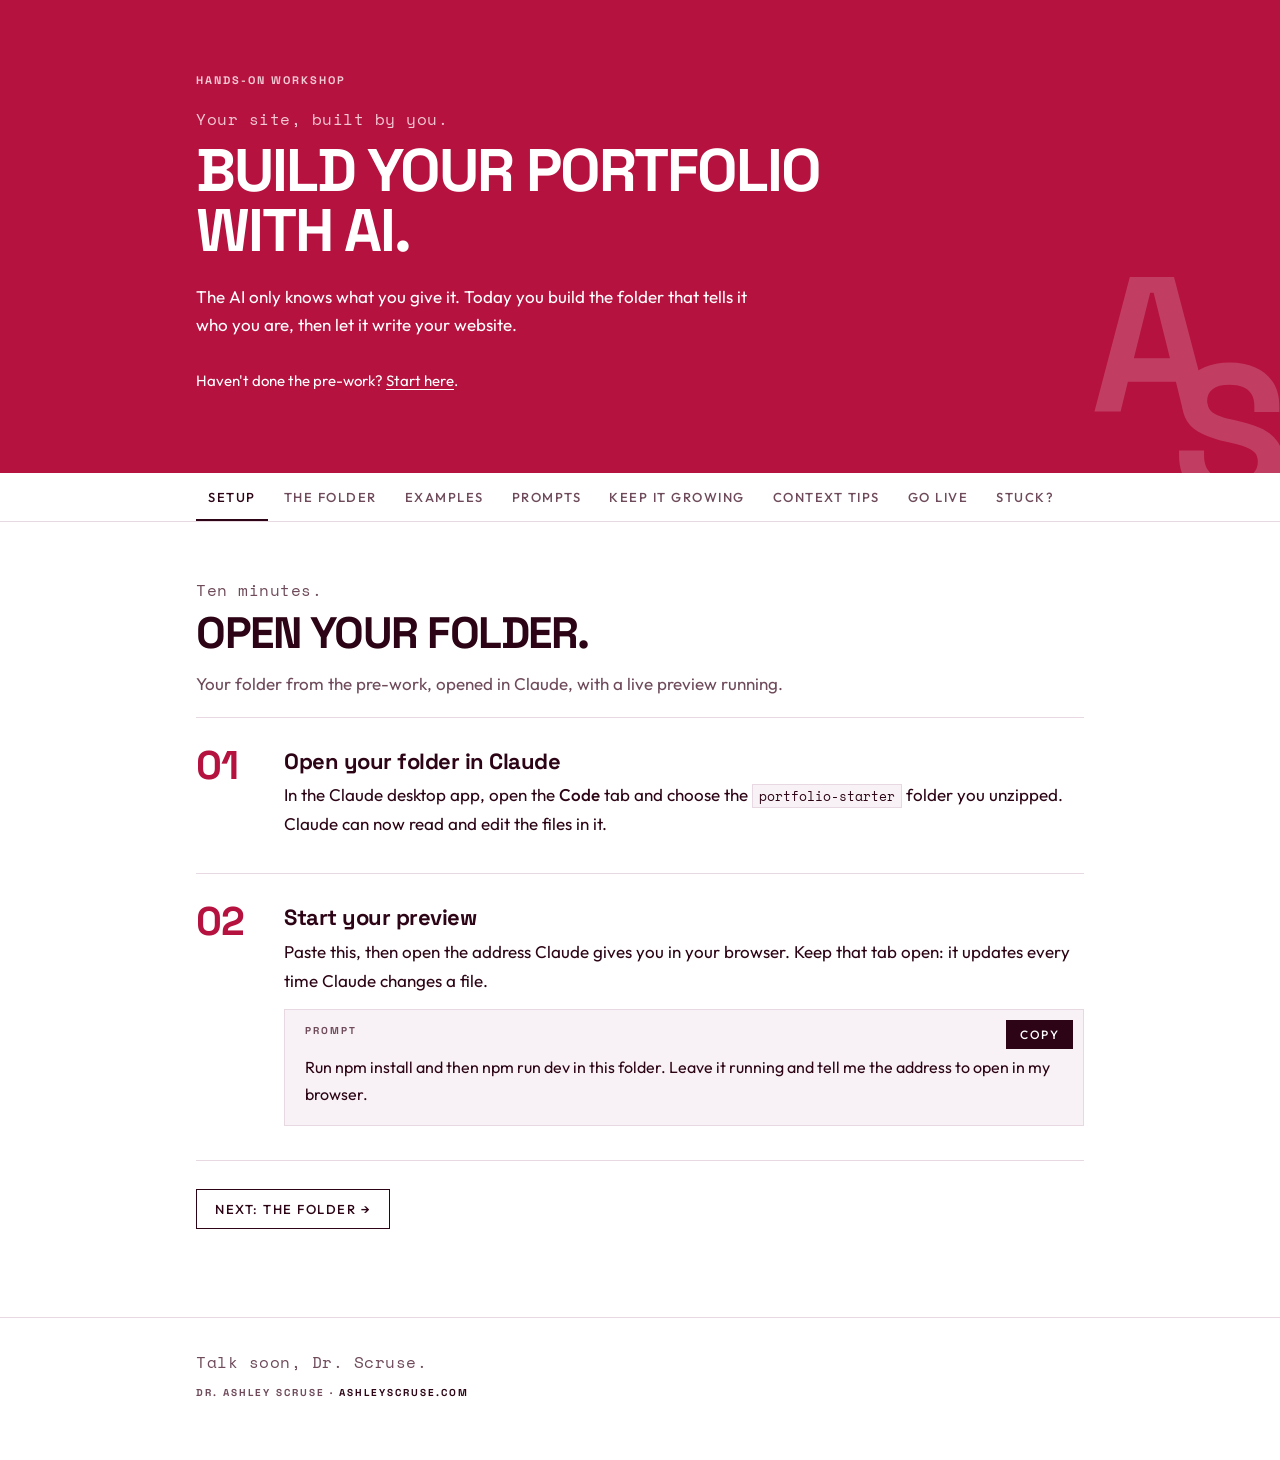
==== commit 83cb0f67: "Add Examples, Keep it growing, and Go live (Vercel and domain) sections" ====
--- a/docs/index.html
+++ b/docs/index.html
@@ -21,9 +21,11 @@
 <nav class="tabs" role="tablist" aria-label="Workshop sections"><div class="wrap">
     <button role="tab" id="tab-setup" aria-controls="setup" aria-selected="false">Setup</button>
     <button role="tab" id="tab-folder" aria-controls="folder" aria-selected="false">The folder</button>
+    <button role="tab" id="tab-examples" aria-controls="examples" aria-selected="false">Examples</button>
     <button role="tab" id="tab-prompts" aria-controls="prompts" aria-selected="false">Prompts</button>
+    <button role="tab" id="tab-grow" aria-controls="grow" aria-selected="false">Keep it growing</button>
     <button role="tab" id="tab-tips" aria-controls="tips" aria-selected="false">Context tips</button>
-    <button role="tab" id="tab-publish" aria-controls="publish" aria-selected="false">Put it online</button>
+    <button role="tab" id="tab-publish" aria-controls="publish" aria-selected="false">Go live</button>
     <button role="tab" id="tab-stuck" aria-controls="stuck" aria-selected="false">Stuck?</button>
 </div></nav>
 <main class="wrap">
@@ -63,6 +65,24 @@
   <p><b>c.</b> Make sure <code>projects/</code> has at least one project file and <code>images/</code> has your headshot.</p>
   <div class="heads-up">Skipped the pre-work? In the Code tab, paste <code>Read SETUP.md and walk me through it, one question at a time.</code> and Claude will fill your folder with you.</div>
 </div></div>
+  <button class="next" data-go="examples">Next: Examples →</button>
+</section>
+<section class="panel" id="examples" role="tabpanel" aria-labelledby="tab-examples">
+  <p class="script">Borrow ideas, not code.</p>
+  <h2>Find a site you like.</h2>
+  <p class="lead">Before the AI builds anything, decide what you want it to look like. Looking at real portfolios is the fastest way to find out.</p>
+<div class="step"><div class="num">04</div><div>
+  <h3>Browse real portfolios (5 minutes)</h3>
+  <p>Open the list below and click through a few. Pick one or two whose layout, colors, or feel you like.</p>
+  <p><a href="https://github.com/emmabostian/developer-portfolios">github.com/emmabostian/developer-portfolios</a>: hundreds of real developer portfolios, A to Z.</p>
+  <p><a href="https://ashleyscruse.com/portfolio">ashleyscruse.com/portfolio</a>: mine, built from the same kind of folder you have open.</p>
+</div></div>
+
+<div class="step"><div class="num">05</div><div>
+  <h3>Write down what you like</h3>
+  <p>Describe what you like in words, and the AI turns it into rules in your style file. Say what you like about the site, not "make it look exactly like this."</p>
+  <div class="code"><button class="copy">Copy</button><pre><code>I like the look of [paste a link]. What I like about it: [the layout / the colors / the fonts / how the projects are shown]. Update the Look section of context/style.md to describe that style in plain words. Do not copy any of their text or code, and do not build anything yet.</code></pre></div>
+</div></div>
   <button class="next" data-go="prompts">Next: Prompts →</button>
 </section>
 <section class="panel" id="prompts" role="tabpanel" aria-labelledby="tab-prompts">
@@ -115,6 +135,22 @@
   <h3>Check</h3>
   <p>Make the AI audit its own work against your rules before the world sees it.</p>
   <div class="code"><button class="copy">Copy</button><pre><code>Review index.html against AGENTS.md. List every rule it breaks and every fact on the page that is not backed by a file in context/ or projects/. Do not fix anything yet; just list them.</code></pre></div>
+</div></div>
+  <button class="next" data-go="grow">Next: Keep it growing →</button>
+</section>
+<section class="panel" id="grow" role="tabpanel" aria-labelledby="tab-grow">
+  <p class="script">Five minutes, any time.</p>
+  <h2>Add a project.</h2>
+  <p class="lead">Your site is built from your files, so updating it means adding a file. You never have to edit the website by hand.</p>
+<div class="step"><div class="num">01</div><div>
+  <h3>Make a new project file</h3>
+  <p>Copy <code>projects/_template.md</code>, rename it for the project (like <code>projects/summer-research-poster.md</code>), and fill it in. Drag any images into <code>images/</code> and list them in the file.</p>
+</div></div>
+
+<div class="step"><div class="num">02</div><div>
+  <h3>Ask Claude to add it</h3>
+  <div class="code"><button class="copy">Copy</button><pre><code>I added @projects/[new-file].md. Add it to the Projects section of the site, matching how the other projects are shown, and follow every rule in AGENTS.md. Change nothing else on the page.</code></pre></div>
+  <p>Do this every time you finish something: a poster, a class project, a summer program, an internship. Your portfolio grows with you.</p>
 </div></div>
   <button class="next" data-go="tips">Next: Context tips →</button>
 </section>
@@ -137,12 +173,46 @@
   <button class="next" data-go="publish">Next: Put it online →</button>
 </section>
 <section class="panel" id="publish" role="tabpanel" aria-labelledby="tab-publish">
-  <p class="script">When you're ready.</p>
-  <h2>Share your site.</h2>
-  <p class="lead">Your site works on your computer today. When you're ready to share it, a free GitHub account puts it on the web.</p>
-<div class="code"><button class="copy">Copy</button><pre><code>I want to publish this folder as a free website with GitHub Pages. I [have / don't have] a GitHub account. Walk me through it one step at a time, and wait for me to say "done" before each next step.</code></pre></div>
-<h3 style="margin-top:36px">After today</h3>
-<p>Every time you finish something (a poster, a class project, a summer program), copy <code>projects/_template.md</code>, fill it in, and ask the AI to add it to your site. Five minutes, and your portfolio grows with you.</p>
+  <p class="script">After the workshop.</p>
+  <h2>Put your site on the web.</h2>
+  <p class="lead">Your site works on your computer today. These steps put it online for anyone to see, for free.</p>
+  <div class="heads-up"><b>Not part of today's session.</b> Do this on your own when your site is ready. Paste any step into Claude if you want it to walk you through.</div>
+
+<div class="step"><div class="num">01</div><div>
+  <h3>Get your name as a domain (recommended)</h3>
+  <p>A domain like <code>yourname.com</code> is yours for as long as you renew it, and it looks professional on a résumé. Search for your name at a domain registrar such as Namecheap, Porkbun, or Cloudflare, or buy it directly in Vercel in step 04. Most names cost roughly $10 to $20 a year.</p>
+  <p>Not ready to buy one? Skip this step. Vercel gives you a free address like <code>yourname.vercel.app</code>.</p>
+</div></div>
+
+<div class="step"><div class="num">02</div><div>
+  <h3>Make a free GitHub account</h3>
+  <p>Sign up at <a href="https://github.com/signup">github.com</a>. GitHub stores your folder online and keeps a history of every change.</p>
+</div></div>
+
+<div class="step"><div class="num">03</div><div>
+  <h3>Push your folder to GitHub</h3>
+  <div class="code"><button class="copy">Copy</button><pre><code>I want to put this folder on GitHub as a new repository named portfolio. I have a GitHub account but I've never used git. Walk me through it one step at a time and wait for me to say "done" before each next step. Before anything is uploaded, check that no file contains a phone number, home address, student ID, or birthday.</code></pre></div>
+</div></div>
+
+<div class="step"><div class="num">04</div><div>
+  <h3>Deploy it on Vercel</h3>
+  <p><b>a.</b> Go to <a href="https://vercel.com/signup">vercel.com</a> and sign up with your GitHub account. The free Hobby plan covers a personal portfolio.</p>
+  <p><b>b.</b> Click <b>Add New</b>, then <b>Project</b>, and import your <code>portfolio</code> repository.</p>
+  <p><b>c.</b> Set <b>Framework Preset</b> to <b>Other</b>, leave the build settings empty, and click <b>Deploy</b>.</p>
+  <p><b>d.</b> In about a minute, Vercel gives you a live address. Open it on your phone to check it.</p>
+</div></div>
+
+<div class="step"><div class="num">05</div><div>
+  <h3>Connect your domain</h3>
+  <p>In your Vercel project, go to <b>Settings</b>, then <b>Domains</b>, and add your domain. Vercel shows the DNS records to copy into your registrar's settings. It can take a few minutes to a few hours to start working.</p>
+  <div class="code"><button class="copy">Copy</button><pre><code>I bought [yourname.com] from [registrar] and want it to point to my Vercel project. Walk me through adding the DNS records one step at a time, and wait for me to say "done" before each next step.</code></pre></div>
+</div></div>
+
+<div class="step"><div class="num">06</div><div>
+  <h3>Updating from now on</h3>
+  <p>Add a project file, ask Claude to update the site, then ask it to push the change to GitHub. Vercel sees the push and updates your live site on its own.</p>
+  <div class="code"><button class="copy">Copy</button><pre><code>Commit my changes with a short message describing what changed, and push them to GitHub.</code></pre></div>
+</div></div>
   <button class="next" data-go="stuck">Next: Stuck? →</button>
 </section>
 <section class="panel" id="stuck" role="tabpanel" aria-labelledby="tab-stuck">
--- a/docs/style.css
+++ b/docs/style.css
@@ -57,6 +57,8 @@
 .copy { position: absolute; top: 10px; right: 10px; background: var(--merlot); color: #fff; border: 0; cursor: pointer;
   font: 500 12px var(--body); letter-spacing: 1.5px; text-transform: uppercase; padding: 7px 14px; }
 .copy:hover { background: var(--muted); }
+.shot { margin: 14px 0 8px; }
+.shot img { display: block; max-width: 100%; height: auto; border: 1px solid var(--line); }
 .heads-up { border-left: 2px solid var(--merlot); padding: 4px 0 4px 16px; margin: 14px 0 4px; font-size: 16px; }
 
 /* Tables and lists */
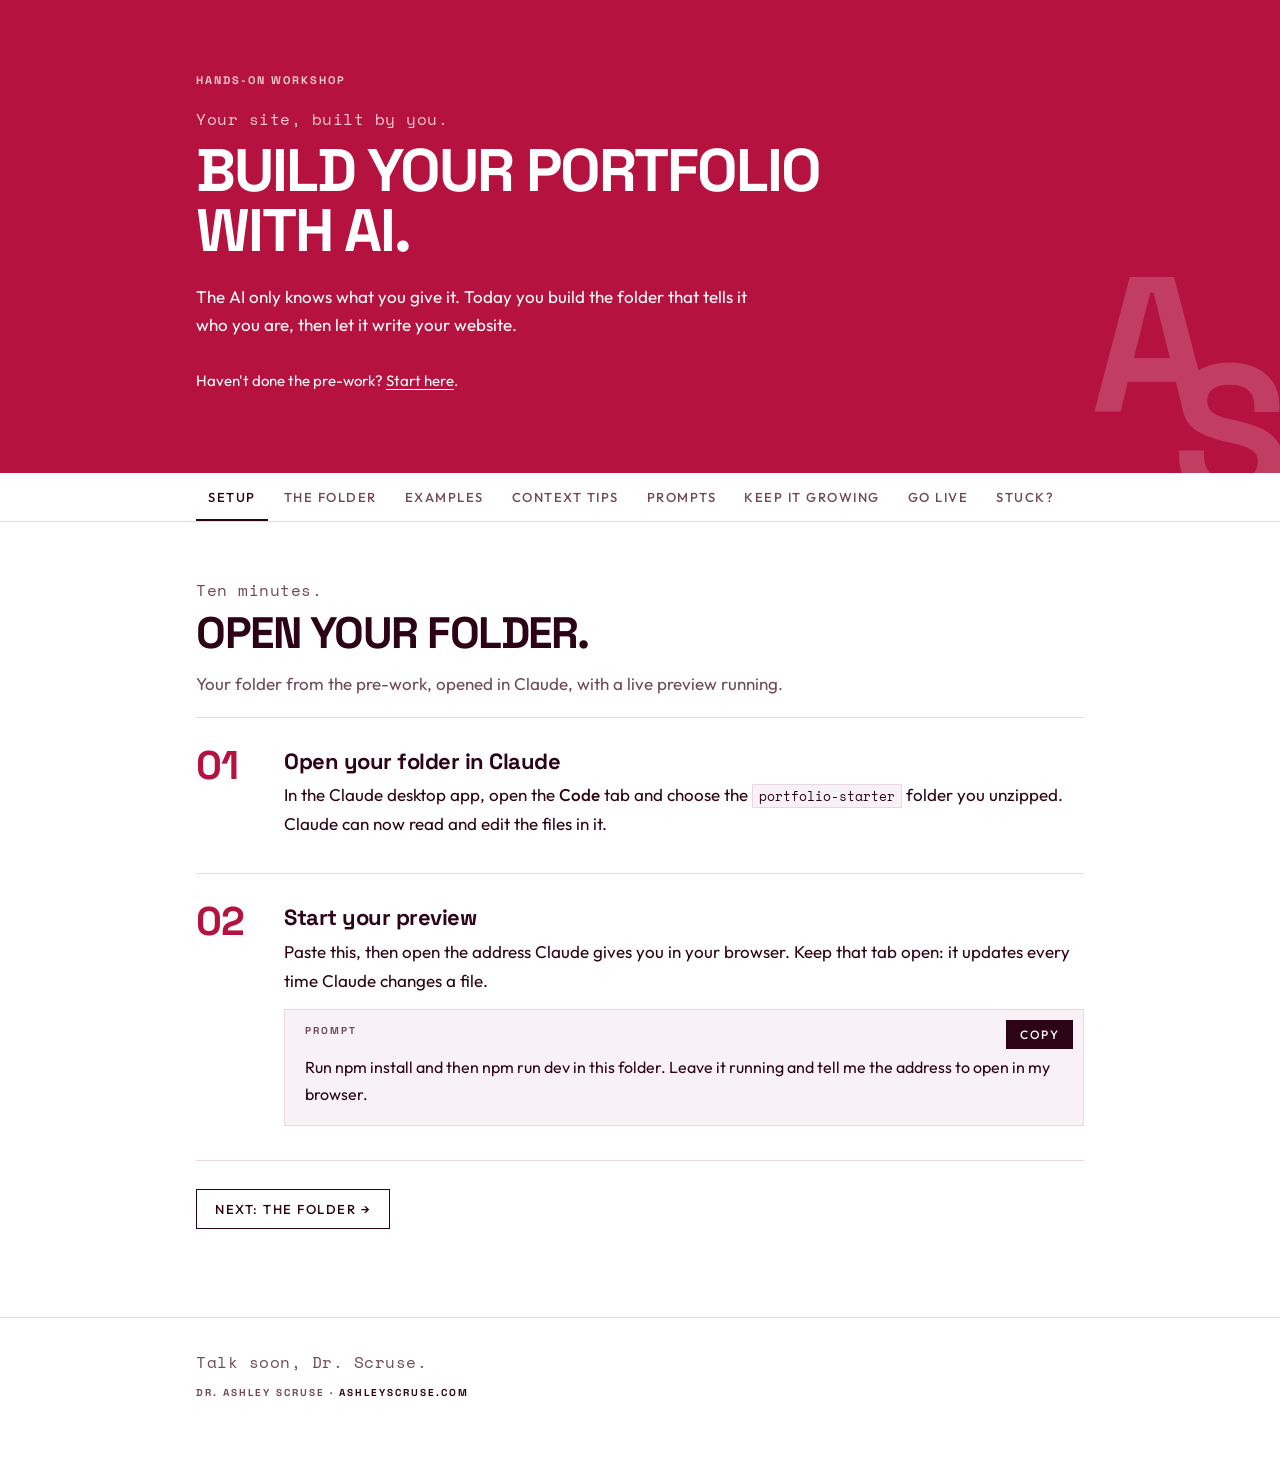
==== commit 4185b876: "Fix Context tips layout, move tips before prompts, have Claude create project files" ====
--- a/docs/index.html
+++ b/docs/index.html
@@ -22,9 +22,9 @@
     <button role="tab" id="tab-setup" aria-controls="setup" aria-selected="false">Setup</button>
     <button role="tab" id="tab-folder" aria-controls="folder" aria-selected="false">The folder</button>
     <button role="tab" id="tab-examples" aria-controls="examples" aria-selected="false">Examples</button>
+    <button role="tab" id="tab-tips" aria-controls="tips" aria-selected="false">Context tips</button>
     <button role="tab" id="tab-prompts" aria-controls="prompts" aria-selected="false">Prompts</button>
     <button role="tab" id="tab-grow" aria-controls="grow" aria-selected="false">Keep it growing</button>
-    <button role="tab" id="tab-tips" aria-controls="tips" aria-selected="false">Context tips</button>
     <button role="tab" id="tab-publish" aria-controls="publish" aria-selected="false">Go live</button>
     <button role="tab" id="tab-stuck" aria-controls="stuck" aria-selected="false">Stuck?</button>
 </div></nav>
@@ -54,7 +54,7 @@
 <tr><td><code>AGENTS.md</code></td><td>Standing instructions: what the project is, where things are, the rules. Read it now; you can change any rule.</td></tr>
 <tr><td><code>context/about-me.md</code></td><td>Facts about you. The AI is told to use only these, so it can't make things up.</td></tr>
 <tr><td><code>context/style.md</code></td><td>How the site should look and sound.</td></tr>
-<tr><td><code>projects/</code></td><td>One file per project, all the same shape. Copy <code>_template.md</code> for each new one.</td></tr>
+<tr><td><code>projects/</code></td><td>One file per project, all the same shape. Claude makes new ones from <code>_template.md</code>.</td></tr>
 <tr><td><code>images/</code></td><td>Your photos and charts, named for what they show.</td></tr>
 </table>
 
@@ -83,6 +83,24 @@
   <p>Describe what you like in words, and the AI turns it into rules in your style file. Say what you like about the site, not "make it look exactly like this."</p>
   <div class="code"><button class="copy">Copy</button><pre><code>I like the look of [paste a link]. What I like about it: [the layout / the colors / the fonts / how the projects are shown]. Update the Look section of context/style.md to describe that style in plain words. Do not copy any of their text or code, and do not build anything yet.</code></pre></div>
 </div></div>
+  <button class="next" data-go="tips">Next: Context tips →</button>
+</section>
+<section class="panel" id="tips" role="tabpanel" aria-labelledby="tab-tips">
+  <p class="script">Worth keeping.</p>
+  <h2>How to get good results.</h2>
+  <p class="lead">People who get great results from AI aren't better at typing prompts. They're better at organizing what the AI reads.</p>
+<ol class="tips">
+<li><span><b>Write it down once, point to it forever.</b> If you've typed the same explanation twice, it belongs in a file.</span></li>
+<li><span><b>Same shape every time.</b> Every project file has the same headings, so the AI (and you) can find anything.</span></li>
+<li><span><b>Name things for what they are.</b> <code>water-quality-chart.png</code> tells the AI what it is. <code>IMG_2041.png</code> tells it nothing.</span></li>
+<li><span><b>Point only at what the job needs.</b> More context isn't better; the right context is. Use <code>@</code> to point at one or two files.</span></li>
+<li><span><b>One job per chat.</b> When the AI gets confused or starts going in circles, start a new session. It rereads your files and starts clean.</span></li>
+<li><span><b>Plan, then build.</b> Ask for the plan first. Fixing a plan takes one sentence; fixing a website takes ten prompts.</span></li>
+<li><span><b>Make it ask, not guess.</b> "Ask me" and "leave a TODO" are the two most useful phrases you have.</span></li>
+<li><span><b>Save decisions to a file.</b> The chat forgets. <code>AGENTS.md</code> doesn't.</span></li>
+<li><span><b>Read before you approve.</b> You're the editor. If you can't explain a change, ask the AI to explain it or undo it.</span></li>
+<li><span><b>Save points.</b> When something works, ask Claude to save a backup copy of your folder. If the next change breaks everything, you can go back.</span></li>
+</ol>
   <button class="next" data-go="prompts">Next: Prompts →</button>
 </section>
 <section class="panel" id="prompts" role="tabpanel" aria-labelledby="tab-prompts">
@@ -141,36 +159,19 @@
 <section class="panel" id="grow" role="tabpanel" aria-labelledby="tab-grow">
   <p class="script">Five minutes, any time.</p>
   <h2>Add a project.</h2>
-  <p class="lead">Your site is built from your files, so updating it means adding a file. You never have to edit the website by hand.</p>
+  <p class="lead">Your site is built from your files, so updating it means adding a file. You never edit the website by hand; you ask Claude.</p>
 <div class="step"><div class="num">01</div><div>
-  <h3>Make a new project file</h3>
-  <p>Copy <code>projects/_template.md</code>, rename it for the project (like <code>projects/summer-research-poster.md</code>), and fill it in. Drag any images into <code>images/</code> and list them in the file.</p>
+  <h3>Have Claude make the project file</h3>
+  <p>If you have images for the project, drag them into the <code>images/</code> folder first. Then paste:</p>
+  <div class="code"><button class="copy">Copy</button><pre><code>I want to add a new project. Make a new file in projects/ from projects/_template.md, named for the project. Interview me to fill it in, one question at a time, and list any images I added to images/. Show me the file before you save it.</code></pre></div>
 </div></div>
 
 <div class="step"><div class="num">02</div><div>
-  <h3>Ask Claude to add it</h3>
-  <div class="code"><button class="copy">Copy</button><pre><code>I added @projects/[new-file].md. Add it to the Projects section of the site, matching how the other projects are shown, and follow every rule in AGENTS.md. Change nothing else on the page.</code></pre></div>
+  <h3>Ask Claude to add it to the site</h3>
+  <div class="code"><button class="copy">Copy</button><pre><code>Add the new project file to the Projects section of the site, matching how the other projects are shown, and follow every rule in AGENTS.md. Change nothing else on the page.</code></pre></div>
   <p>Do this every time you finish something: a poster, a class project, a summer program, an internship. Your portfolio grows with you.</p>
 </div></div>
-  <button class="next" data-go="tips">Next: Context tips →</button>
-</section>
-<section class="panel" id="tips" role="tabpanel" aria-labelledby="tab-tips">
-  <p class="script">Worth keeping.</p>
-  <h2>How to get good results.</h2>
-  <p class="lead">People who get great results from AI aren't better at typing prompts. They're better at organizing what the AI reads.</p>
-<ol class="tips">
-<li><b>Write it down once, point to it forever.</b> If you've typed the same explanation twice, it belongs in a file.</li>
-<li><b>Same shape every time.</b> Every project file has the same headings, so the AI (and you) can find anything.</li>
-<li><b>Name things for what they are.</b> <code>water-quality-chart.png</code> tells the AI what it is. <code>IMG_2041.png</code> tells it nothing.</li>
-<li><b>Point only at what the job needs.</b> More context isn't better; the right context is. Use <code>@</code> to point at one or two files.</li>
-<li><b>One job per chat.</b> When the AI gets confused or starts going in circles, start a new session. It rereads your files and starts clean.</li>
-<li><b>Plan, then build.</b> Ask for the plan first. Fixing a plan takes one sentence; fixing a website takes ten prompts.</li>
-<li><b>Make it ask, not guess.</b> "Ask me" and "leave a TODO" are the two most useful phrases you have.</li>
-<li><b>Save decisions to a file.</b> The chat forgets. <code>AGENTS.md</code> doesn't.</li>
-<li><b>Read before you approve.</b> You're the editor. If you can't explain a change, ask the AI to explain it or undo it.</li>
-<li><b>Save points.</b> When something works, make a copy of your folder. If the next change breaks everything, you can go back.</li>
-</ol>
-  <button class="next" data-go="publish">Next: Put it online →</button>
+  <button class="next" data-go="publish">Next: Go live →</button>
 </section>
 <section class="panel" id="publish" role="tabpanel" aria-labelledby="tab-publish">
   <p class="script">After the workshop.</p>
